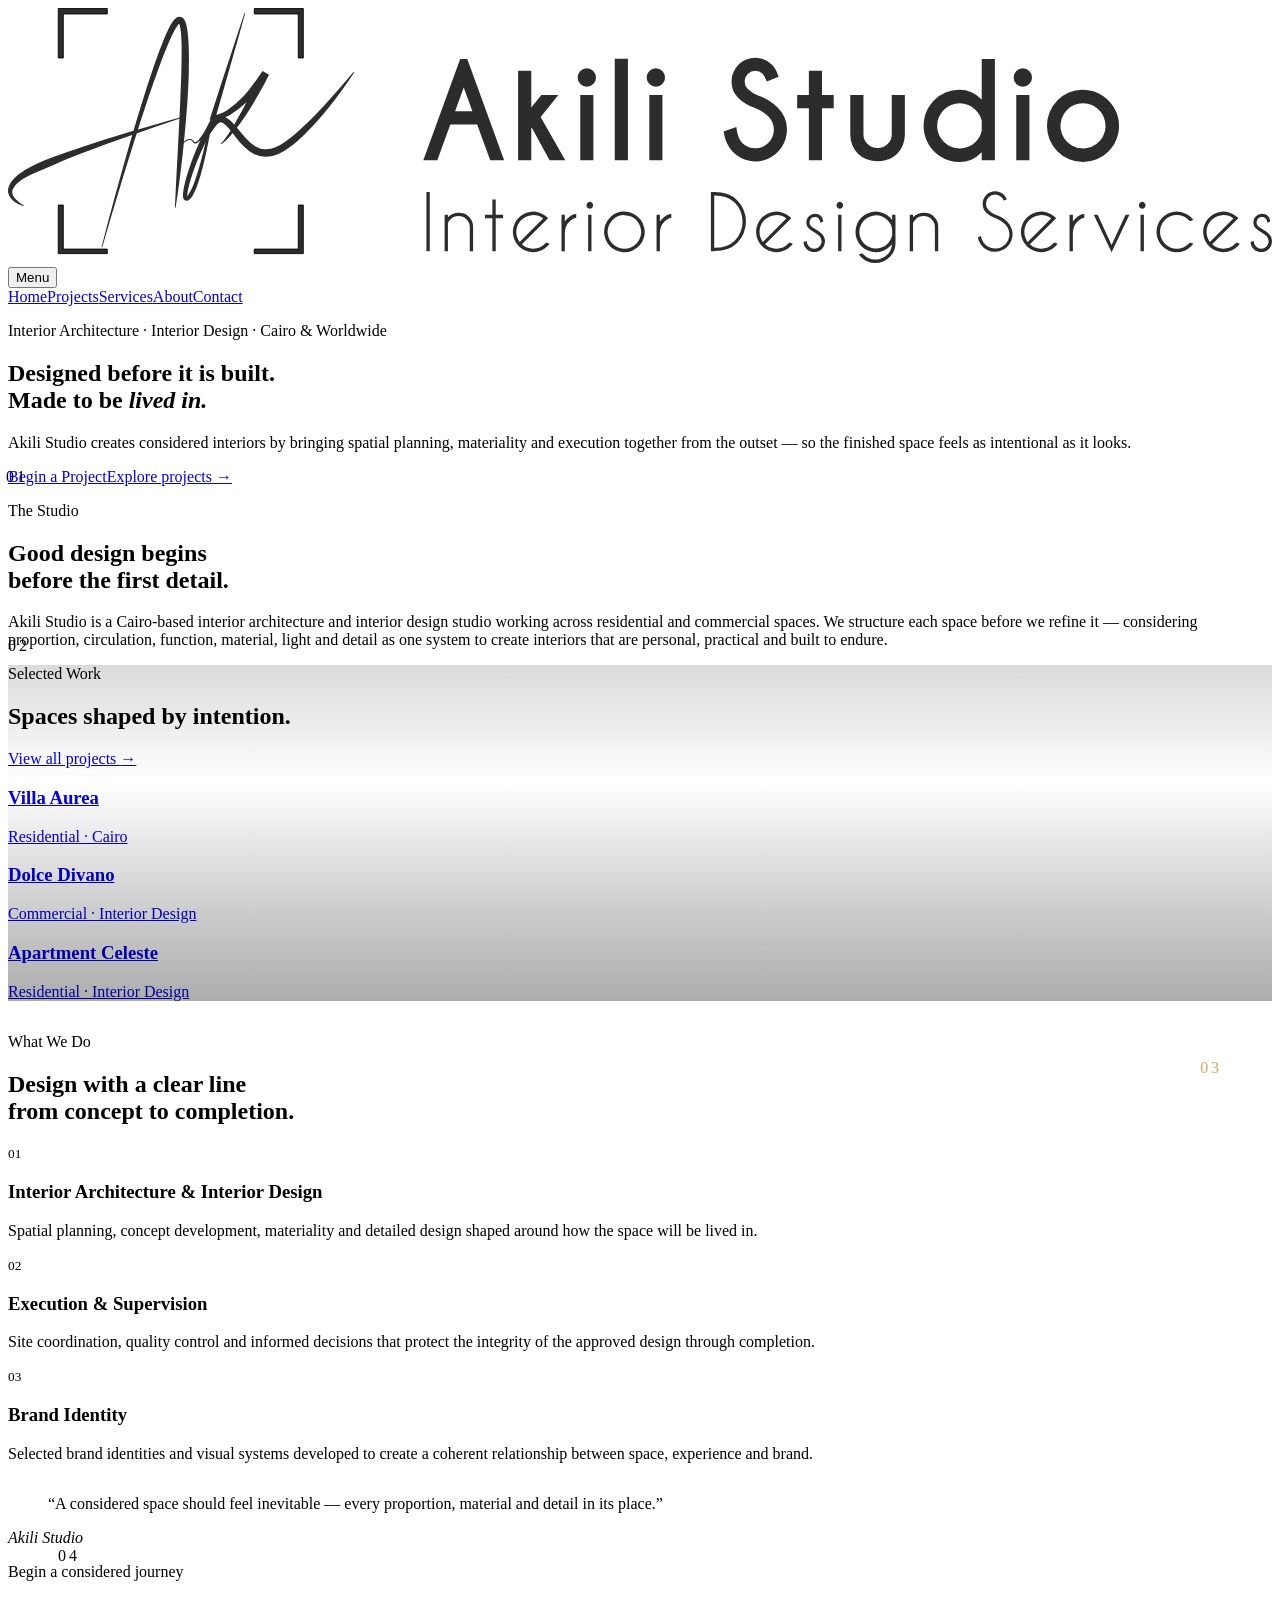
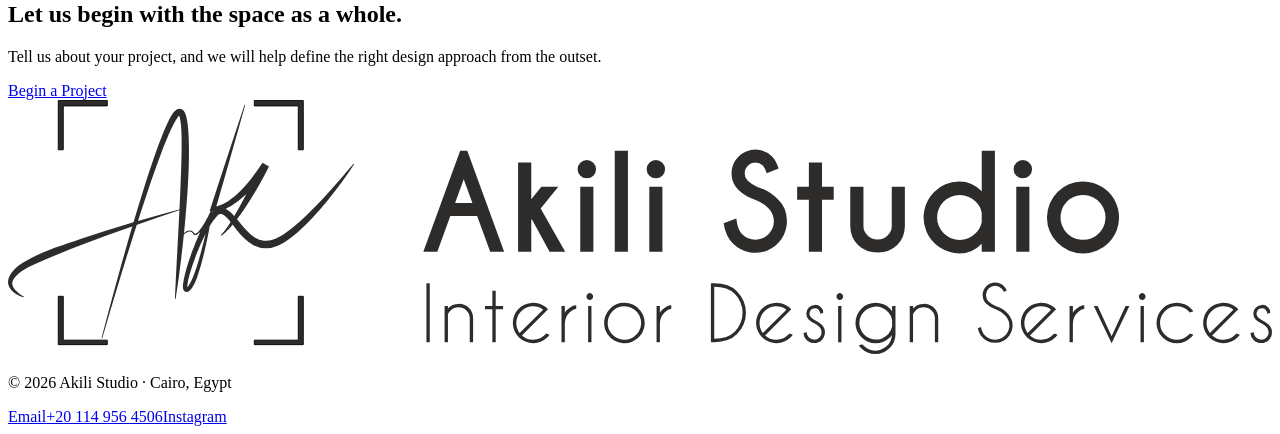
==== index.html @ ea06f453 "Transfer core site pages" ====
<!doctype html><html lang="en"><head><meta charset="utf-8"><meta name="viewport" content="width=device-width,initial-scale=1"><meta name="description" content="Akili Studio is a Cairo-based interior architecture and interior design studio creating personalised spaces through thoughtful planning, materiality and precise execution."><meta name="theme-color" content="#292724"><title>Akili Studio | Interior Architecture & Design</title><link rel="canonical" href="https://akilis.studio/"><link rel="preload" as="image" href="assets/hero-poster.jpg" fetchpriority="high"><meta property="og:type" content="website"><meta property="og:site_name" content="Akili Studio"><meta property="og:title" content="Akili Studio | Interior Architecture & Design"><meta property="og:description" content="Akili Studio is a Cairo-based interior architecture and interior design studio creating timeless, personalised spaces through thoughtful planning, materiality and precise execution."><meta property="og:url" content="https://akilis.studio/"><meta property="og:image" content="https://akilis.studio/assets/hero-poster.jpg"><meta name="twitter:card" content="summary_large_image"><meta name="twitter:title" content="Akili Studio | Interior Architecture & Design"><meta name="twitter:description" content="Akili Studio is a Cairo-based interior architecture and interior design studio creating timeless, personalised spaces through thoughtful planning, materiality and precise execution."><meta name="twitter:image" content="https://akilis.studio/assets/hero-poster.jpg"><link rel="preconnect" href="https://fonts.googleapis.com"><link rel="preconnect" href="https://fonts.gstatic.com" crossorigin><link rel="stylesheet" href="https://fonts.googleapis.com/css2?family=Montserrat:wght@400;500&display=swap"><link rel="stylesheet" href="https://fonts.cdnfonts.com/css/caviar-dreams"><link rel="icon" type="image/x-portable-pixmap" href="/assets/favicon.ppm"><link rel="icon" type="image/svg+xml" href="/assets/favicon.svg"><link rel="stylesheet" href="styles.css"><link rel="stylesheet" href="animations.css?v=9"><link rel="stylesheet" href="typography.css?v=8"><script type="application/ld+json">{"@context":"https://schema.org","@type":["ProfessionalService","Organization"],"@id":"https://akilis.studio/#organization","name":"Akili Studio","url":"https://akilis.studio/","logo":"https://akilis.studio/assets/akili-logo.svg","image":"https://akilis.studio/assets/hero-poster.jpg","description":"Cairo-based interior architecture and design studio creating timeless, personalised interiors through thoughtful planning, materiality and precise execution.","email":"akilis.studios@gmail.com","telephone":"+201149564506","address":{"@type":"PostalAddress","addressLocality":"Cairo","addressCountry":"EG"},"alternateName":"Akili Studio Interior Architecture & Design","contactPoint":{"@type":"ContactPoint","telephone":"+201149564506","email":"akilis.studios@gmail.com","contactType":"customer service","areaServed":"EG"},"areaServed":[{"@type":"City","name":"Cairo"},{"@type":"Country","name":"Egypt"},{"@type":"Place","name":"Middle East"}],"sameAs":["https://www.instagram.com/akili.studios/"],"knowsAbout":["Interior Architecture","Interior Design","Spatial Planning","Residential Interior Design","Commercial Interior Design","Materiality","Execution & Supervision","Interior Fit-Out","Brand Identity"],"serviceType":["Interior Architecture","Interior Design","Execution & Supervision","Brand Identity"]}</script></head><body><header class="site-header is-overlay"><div class="container nav"><a class="brand-logo" href="/" aria-label="Akili Studio home"><img src="assets/akili-logo.svg" alt="Akili Studio"></a><button class="menu-toggle" aria-expanded="false" aria-controls="primary-nav">Menu</button><nav id="primary-nav" class="nav-links"><a class="active" href="/">Home</a><a href="projects">Projects</a><a href="services">Services</a><a href="about">About</a><a href="contact">Contact</a></nav></div></header><main><section class="hero hero-home"><div class="container hero-content"><p class="eyebrow">Interior Architecture · Interior Design · Cairo & Worldwide</p><h1>Designed before it is built.<br>Made to be <em>lived in.</em></h1><p>Akili Studio creates considered interiors by bringing spatial planning, materiality and execution together from the outset — so the finished space feels as intentional as it looks.</p><div class="actions"><a class="button button-light" href="application.html">Begin a Project</a><a class="text-link light" href="projects">Explore projects <span>→</span></a></div></div></section><section class="intro-section"><div class="container split"><div><p class="eyebrow gold">The Studio</p><h2>Good design begins<br>before the first detail.</h2></div><p class="lead">Akili Studio is a Cairo-based interior architecture and interior design studio working across residential and commercial spaces. We structure each space before we refine it — considering proportion, circulation, function, material, light and detail as one system to create interiors that are personal, practical and built to endure.</p></div></section><section class="projects-section"><div class="container"><div class="section-head"><div><p class="eyebrow gold">Selected Work</p><h2>Spaces shaped by intention.</h2></div><a class="text-link" href="projects">View all projects <span>→</span></a></div><div class="project-grid"><a class="project-card featured" href="villa-aurea.html" data-alt="Villa Aurea interior" data-gallery='["assets/villa-aurea/hero-poster.webp","assets/villa-aurea/villa-aurea-02.webp","assets/villa-aurea/villa-aurea-03.webp","assets/villa-aurea/villa-aurea-04.webp","assets/villa-aurea/villa-aurea-05.webp","assets/villa-aurea/villa-aurea-06.webp"]'><div class="project-media"></div><div><h3>Villa Aurea</h3><p>Residential · Cairo</p></div></a><a class="project-card" href="dolce-divano.html" data-alt="Dolce Divano interior" data-gallery='["assets/dolce-divano/dolce-divano-01.webp","assets/dolce-divano/dolce-divano-02.webp","assets/dolce-divano/dolce-divano-03.webp","assets/dolce-divano/dolce-divano-04.webp","assets/dolce-divano/dolce-divano-05.webp","assets/dolce-divano/dolce-divano-06.webp","assets/dolce-divano/dolce-divano-07.webp","assets/dolce-divano/dolce-divano-08.webp","assets/dolce-divano/dolce-divano-09.webp","assets/dolce-divano/dolce-divano-10.webp"]'><div class="project-media"></div><div><h3>Dolce Divano</h3><p>Commercial · Interior Design</p></div></a><a class="project-card" href="apartment-celeste.html" data-alt="Apartment Celeste interior" data-gallery='["assets/apartment-celeste/Apartment-Celeste-01.webp","assets/apartment-celeste/Apartment-Celeste-02.webp","assets/apartment-celeste/Apartment-Celeste-03.webp","assets/apartment-celeste/Apartment-Celeste-04.webp"]'><div class="project-media"></div><div><h3>Apartment Celeste</h3><p>Residential · Interior Design</p></div></a></div></div></section><section class="services-band"><div class="container"><p class="eyebrow gold">What We Do</p><h2>Design with a clear line<br>from concept to completion.</h2><div class="service-grid"><article><small>01</small><h3>Interior Architecture &amp; Interior Design</h3><p>Spatial planning, concept development, materiality and detailed design shaped around how the space will be lived in.</p></article><article><small>02</small><h3>Execution &amp; Supervision</h3><p>Site coordination, quality control and informed decisions that protect the integrity of the approved design through completion.</p></article><article><small>03</small><h3>Brand Identity</h3><p>Selected brand identities and visual systems developed to create a coherent relationship between space, experience and brand.</p></article></div></div></section><section class="quote"><div class="container"><blockquote>“A considered space should feel inevitable — every proportion, material and detail in its place.”</blockquote><cite>Akili Studio</cite></div></section><section class="cta"><div class="container"><p class="eyebrow">Begin a considered journey</p><h2>Let us begin with the space as a whole.</h2><p>Tell us about your project, and we will help define the right design approach from the outset.</p><a class="button button-outline-light" href="application.html">Begin a Project</a></div></section></main><footer><div class="container footer-inner"><a class="brand-logo" href="/" aria-label="Akili Studio home"><img src="assets/akili-logo.svg" alt="Akili Studio"></a><p>© 2026 Akili Studio · Cairo, Egypt</p><div class="footer-contacts"><a href="mailto:akilis.studios@gmail.com">Email</a><a href="tel:+201149564506">+20 114 956 4506</a><a href="https://www.instagram.com/akili.studios/" aria-label="Akili Studio on Instagram" rel="me">Instagram</a></div></div></footer><script defer src="site.js?v=9"></script></body></html>
---- animations.css ----
/* AKILI MOTION SYSTEM V1 — Editorial Spatial Experience */
html{scroll-behavior:smooth}
body{background:var(--paper);overflow-x:hidden}
.hero-home{position:relative;overflow:hidden;background-position:center center;background-size:cover}
.hero-content{position:relative;z-index:2}
.hero-content .eyebrow,.hero-content h1,.hero-content>p:not(.eyebrow),.hero-content .actions{opacity:0;transform:translateY(28px)}
.hero-content .eyebrow{animation:akiliReveal .9s .25s cubic-bezier(.22,1,.36,1) forwards}
.hero-content h1{animation:akiliReveal 1.05s .36s cubic-bezier(.22,1,.36,1) forwards}
.hero-content>p:not(.eyebrow){animation:akiliReveal .95s .52s cubic-bezier(.22,1,.36,1) forwards}
.hero-content .actions{animation:akiliReveal .9s .66s cubic-bezier(.22,1,.36,1) forwards}
.intro-section .split{position:relative}
.intro-section .split:before{content:'01';position:absolute;left:-2px;top:-34px;color:var(--gold);font:400 9px/1 var(--font-secondary);letter-spacing:.18em}
.projects-section{position:relative}
.projects-section .section-head{position:relative}
.projects-section .section-head:before{content:'02';position:absolute;left:0;top:-28px;color:var(--gold);font:400 9px/1 var(--font-secondary);letter-spacing:.18em}
.project-card{border-radius:0;overflow:hidden}
.project-card:after{content:'';position:absolute;inset:0;z-index:4;pointer-events:none;border:1px solid rgba(255,255,255,.08);opacity:0;transition:opacity .7s ease}
.project-card:hover:after{opacity:1}
.project-card .project-media:after{content:'';position:absolute;inset:0;background:linear-gradient(180deg,rgba(0,0,0,.05),transparent 35%,rgba(0,0,0,.12));pointer-events:none}
.project-card .project-index{font-variant-numeric:tabular-nums}
.services-band{position:relative;overflow:hidden}
.services-band:before{content:'03';position:absolute;top:42px;right:max(28px,calc((100vw - 1180px)/2));color:#d3a65c;font:400 9px/1 var(--font-secondary);letter-spacing:.18em}
.service-grid article:hover{transform:translateY(-5px) scale(1.02)!important;box-shadow:0 22px 55px rgba(0,0,0,.22)!important}
.service-grid:hover article:not(:hover){opacity:.78}
.quote{position:relative}
.quote:before{content:'04';position:absolute;left:max(28px,calc((100vw - 1180px)/2));top:52px;color:var(--gold);font:400 9px/1 var(--font-secondary);letter-spacing:.18em}
.cta{position:relative;overflow:hidden}
.cta:after{content:'AKILI';position:absolute;right:-2vw;bottom:-.16em;font:500 clamp(100px,20vw,290px)/.7 var(--font);letter-spacing:-.06em;color:rgba(255,255,255,.055);pointer-events:none}
.cta .container{position:relative;z-index:1}
@keyframes akiliReveal{to{opacity:1;transform:none}}
@media(max-width:760px){.intro-section .split:before{top:-24px}.projects-section .section-head:before{top:-22px}.services-band:before{top:30px;right:18px}.quote:before{left:18px;top:36px}.cta:after{right:-10vw;bottom:-.06em;font-size:32vw}}
@media(prefers-reduced-motion:reduce){.hero-content .eyebrow,.hero-content h1,.hero-content>p:not(.eyebrow),.hero-content .actions{animation:none;opacity:1;transform:none}}
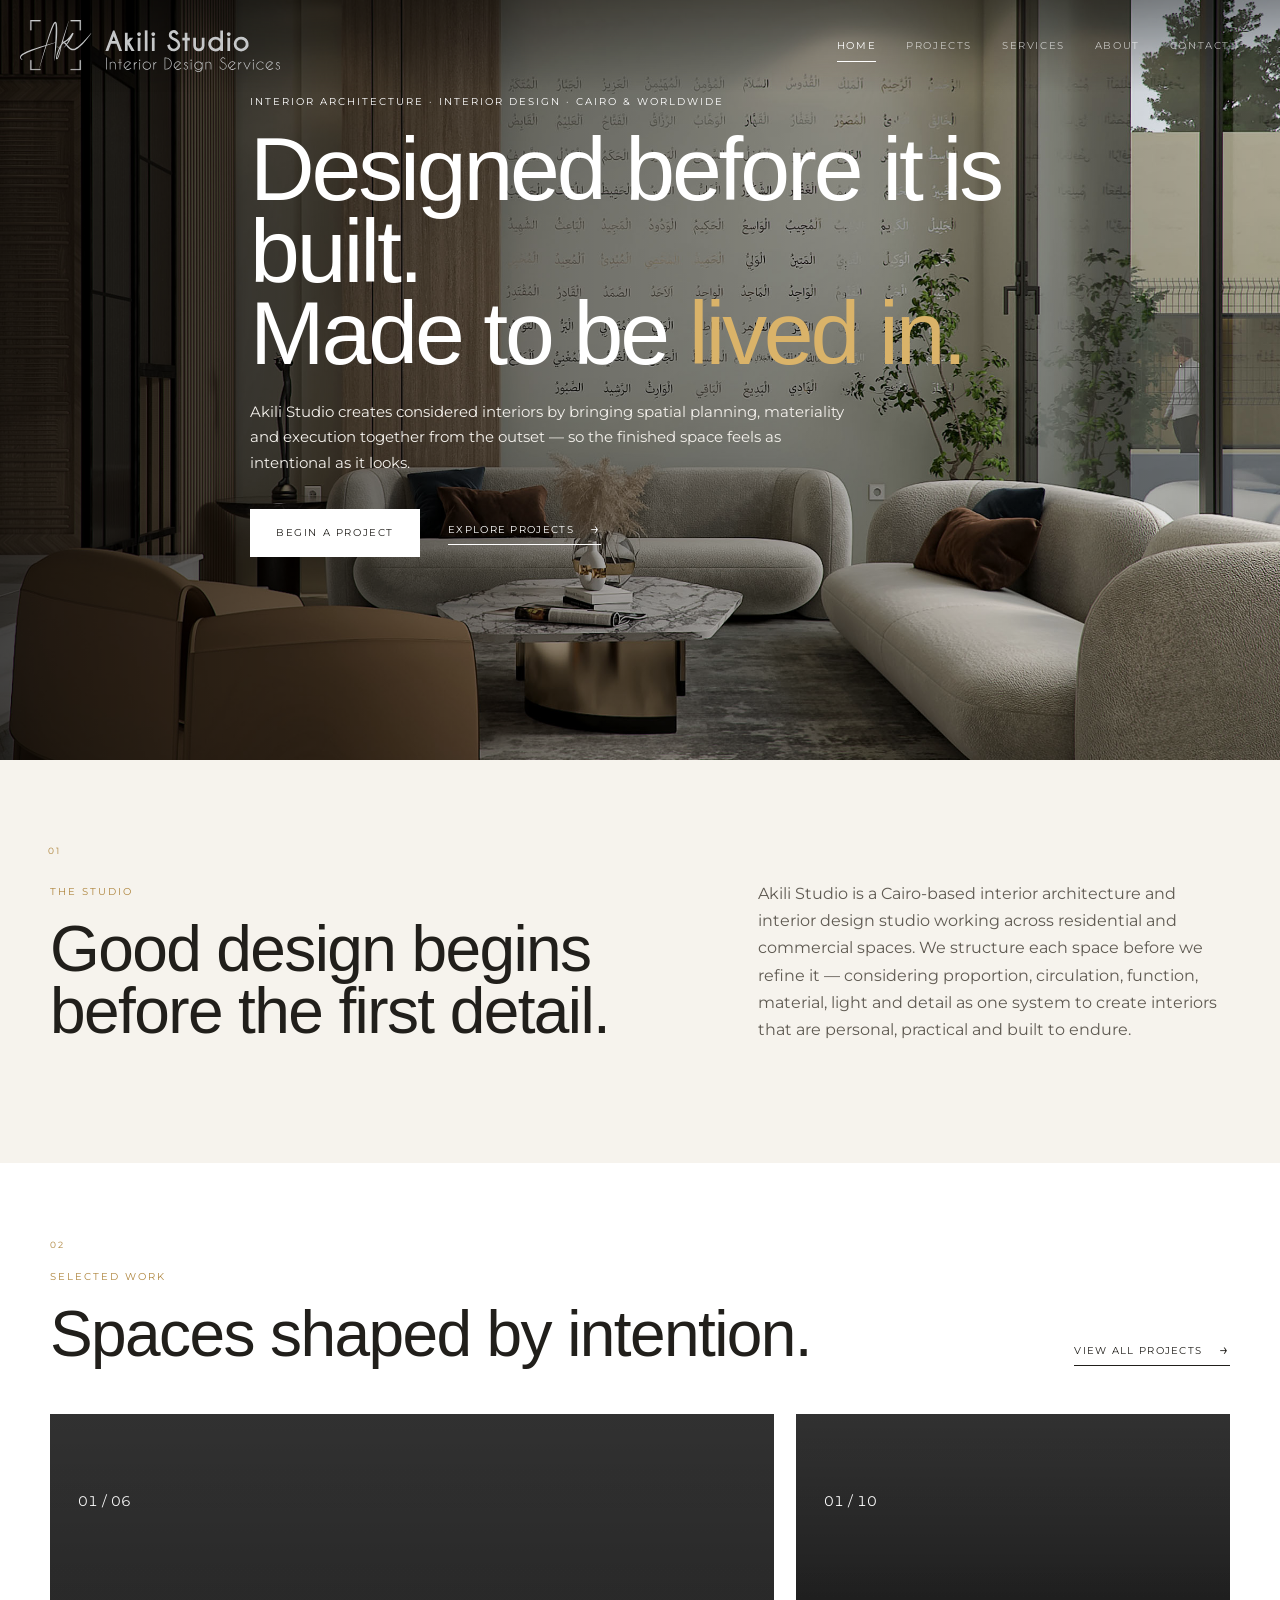
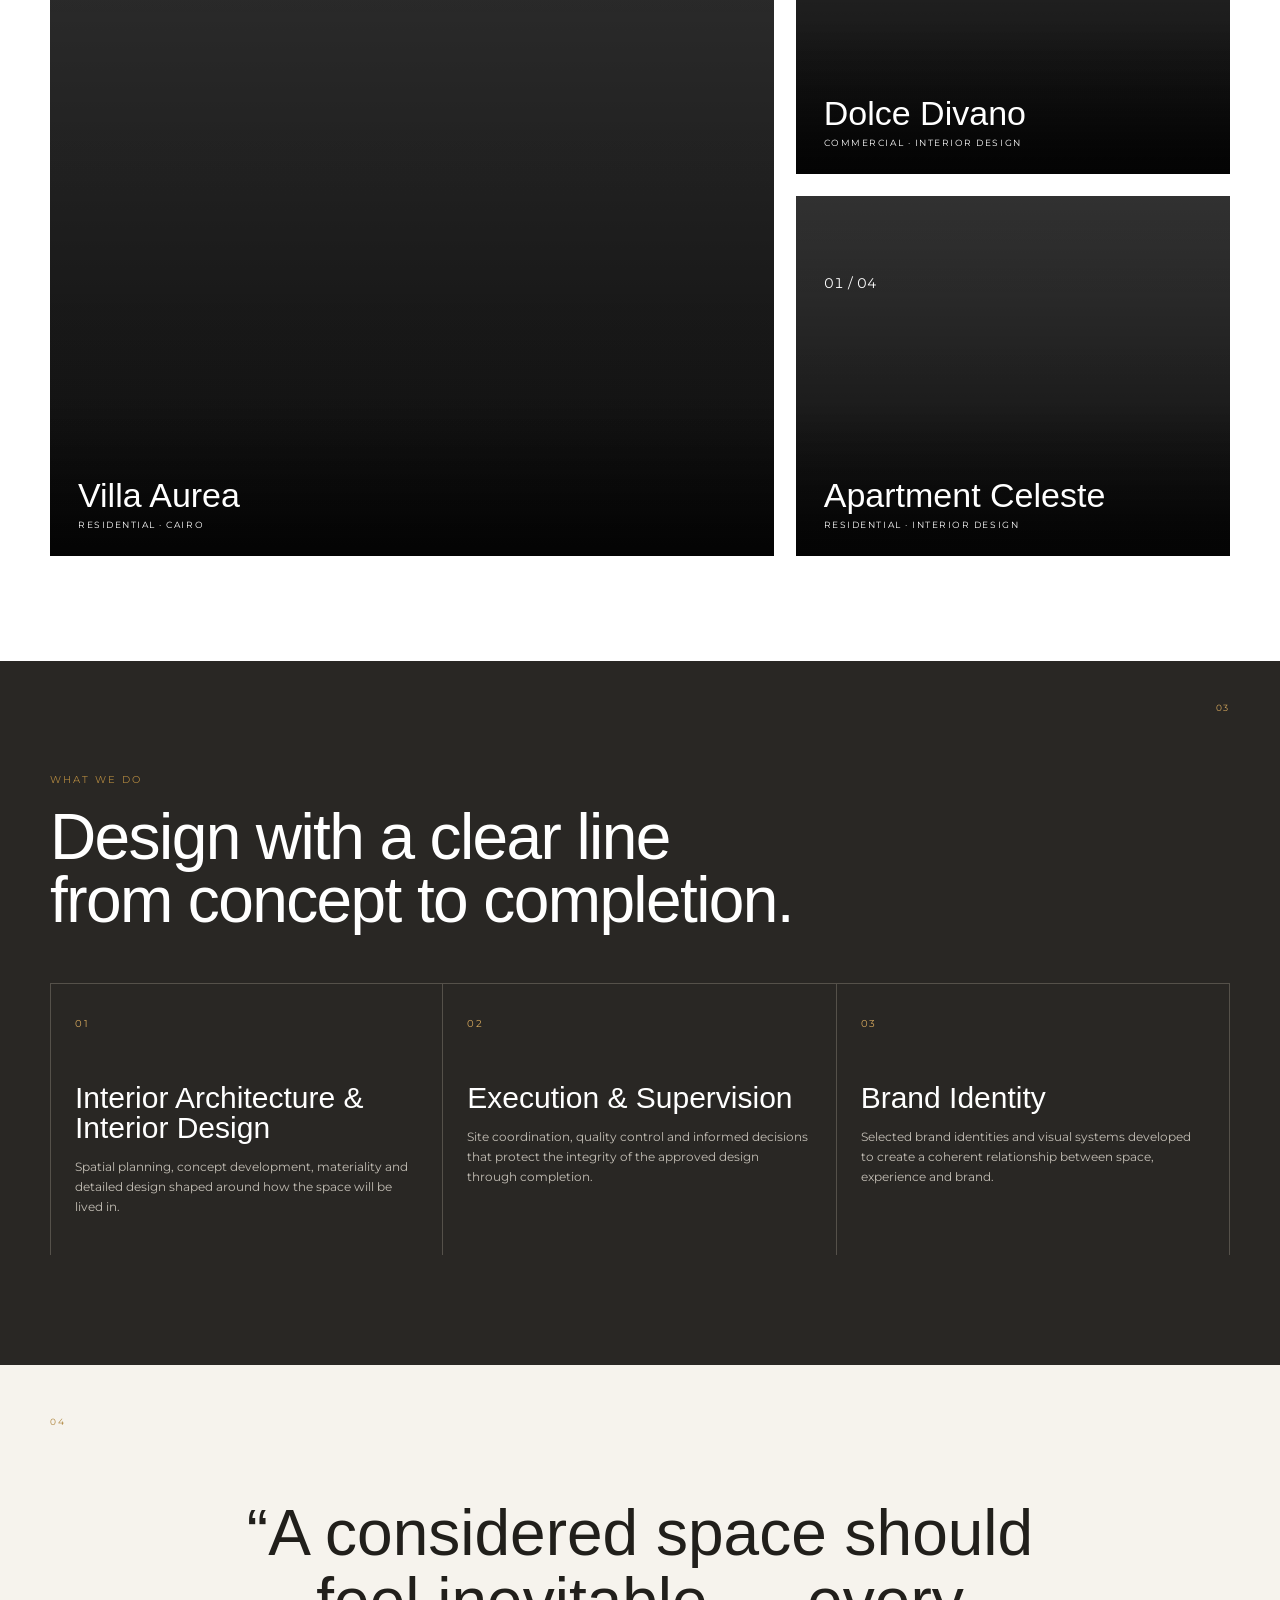
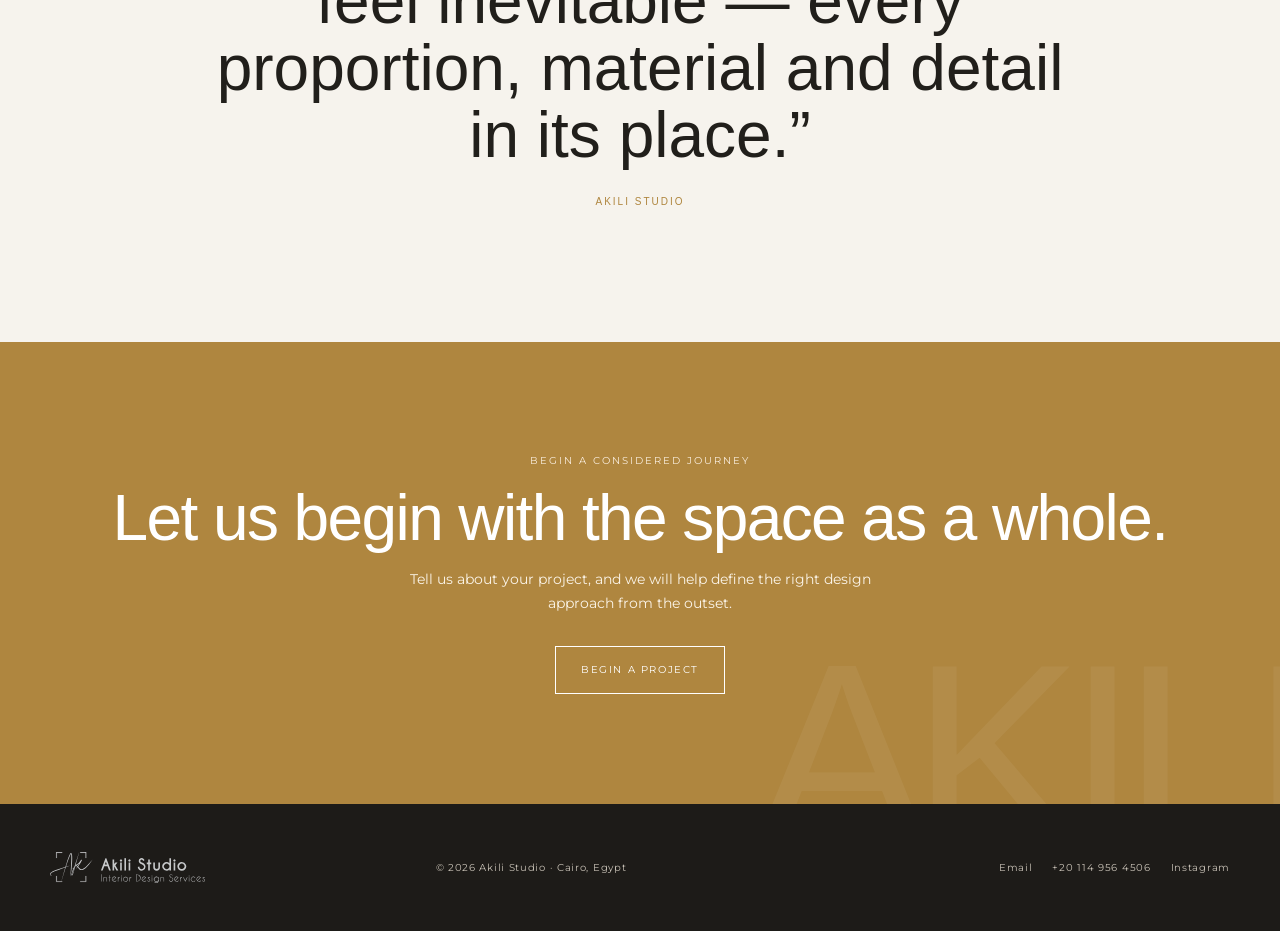
==== commit 5a19ee91: "Use source media for preview-only binary assets" ====
--- a/index.html
+++ b/index.html
@@ -1 +1 @@
-<!doctype html><html lang="en"><head><meta charset="utf-8"><meta name="viewport" content="width=device-width,initial-scale=1"><meta name="description" content="Akili Studio is a Cairo-based interior architecture and interior design studio creating personalised spaces through thoughtful planning, materiality and precise execution."><meta name="theme-color" content="#292724"><title>Akili Studio | Interior Architecture & Design</title><link rel="canonical" href="https://akilis.studio/"><link rel="preload" as="image" href="assets/hero-poster.jpg" fetchpriority="high"><meta property="og:type" content="website"><meta property="og:site_name" content="Akili Studio"><meta property="og:title" content="Akili Studio | Interior Architecture & Design"><meta property="og:description" content="Akili Studio is a Cairo-based interior architecture and interior design studio creating timeless, personalised spaces through thoughtful planning, materiality and precise execution."><meta property="og:url" content="https://akilis.studio/"><meta property="og:image" content="https://akilis.studio/assets/hero-poster.jpg"><meta name="twitter:card" content="summary_large_image"><meta name="twitter:title" content="Akili Studio | Interior Architecture & Design"><meta name="twitter:description" content="Akili Studio is a Cairo-based interior architecture and interior design studio creating timeless, personalised spaces through thoughtful planning, materiality and precise execution."><meta name="twitter:image" content="https://akilis.studio/assets/hero-poster.jpg"><link rel="preconnect" href="https://fonts.googleapis.com"><link rel="preconnect" href="https://fonts.gstatic.com" crossorigin><link rel="stylesheet" href="https://fonts.googleapis.com/css2?family=Montserrat:wght@400;500&display=swap"><link rel="stylesheet" href="https://fonts.cdnfonts.com/css/caviar-dreams"><link rel="icon" type="image/x-portable-pixmap" href="/assets/favicon.ppm"><link rel="icon" type="image/svg+xml" href="/assets/favicon.svg"><link rel="stylesheet" href="styles.css"><link rel="stylesheet" href="animations.css?v=9"><link rel="stylesheet" href="typography.css?v=8"><script type="application/ld+json">{"@context":"https://schema.org","@type":["ProfessionalService","Organization"],"@id":"https://akilis.studio/#organization","name":"Akili Studio","url":"https://akilis.studio/","logo":"https://akilis.studio/assets/akili-logo.svg","image":"https://akilis.studio/assets/hero-poster.jpg","description":"Cairo-based interior architecture and design studio creating timeless, personalised interiors through thoughtful planning, materiality and precise execution.","email":"akilis.studios@gmail.com","telephone":"+201149564506","address":{"@type":"PostalAddress","addressLocality":"Cairo","addressCountry":"EG"},"alternateName":"Akili Studio Interior Architecture & Design","contactPoint":{"@type":"ContactPoint","telephone":"+201149564506","email":"akilis.studios@gmail.com","contactType":"customer service","areaServed":"EG"},"areaServed":[{"@type":"City","name":"Cairo"},{"@type":"Country","name":"Egypt"},{"@type":"Place","name":"Middle East"}],"sameAs":["https://www.instagram.com/akili.studios/"],"knowsAbout":["Interior Architecture","Interior Design","Spatial Planning","Residential Interior Design","Commercial Interior Design","Materiality","Execution & Supervision","Interior Fit-Out","Brand Identity"],"serviceType":["Interior Architecture","Interior Design","Execution & Supervision","Brand Identity"]}</script></head><body><header class="site-header is-overlay"><div class="container nav"><a class="brand-logo" href="/" aria-label="Akili Studio home"><img src="assets/akili-logo.svg" alt="Akili Studio"></a><button class="menu-toggle" aria-expanded="false" aria-controls="primary-nav">Menu</button><nav id="primary-nav" class="nav-links"><a class="active" href="/">Home</a><a href="projects">Projects</a><a href="services">Services</a><a href="about">About</a><a href="contact">Contact</a></nav></div></header><main><section class="hero hero-home"><div class="container hero-content"><p class="eyebrow">Interior Architecture · Interior Design · Cairo & Worldwide</p><h1>Designed before it is built.<br>Made to be <em>lived in.</em></h1><p>Akili Studio creates considered interiors by bringing spatial planning, materiality and execution together from the outset — so the finished space feels as intentional as it looks.</p><div class="actions"><a class="button button-light" href="application.html">Begin a Project</a><a class="text-link light" href="projects">Explore projects <span>→</span></a></div></div></section><section class="intro-section"><div class="container split"><div><p class="eyebrow gold">The Studio</p><h2>Good design begins<br>before the first detail.</h2></div><p class="lead">Akili Studio is a Cairo-based interior architecture and interior design studio working across residential and commercial spaces. We structure each space before we refine it — considering proportion, circulation, function, material, light and detail as one system to create interiors that are personal, practical and built to endure.</p></div></section><section class="projects-section"><div class="container"><div class="section-head"><div><p class="eyebrow gold">Selected Work</p><h2>Spaces shaped by intention.</h2></div><a class="text-link" href="projects">View all projects <span>→</span></a></div><div class="project-grid"><a class="project-card featured" href="villa-aurea.html" data-alt="Villa Aurea interior" data-gallery='["assets/villa-aurea/hero-poster.webp","assets/villa-aurea/villa-aurea-02.webp","assets/villa-aurea/villa-aurea-03.webp","assets/villa-aurea/villa-aurea-04.webp","assets/villa-aurea/villa-aurea-05.webp","assets/villa-aurea/villa-aurea-06.webp"]'><div class="project-media"></div><div><h3>Villa Aurea</h3><p>Residential · Cairo</p></div></a><a class="project-card" href="dolce-divano.html" data-alt="Dolce Divano interior" data-gallery='["assets/dolce-divano/dolce-divano-01.webp","assets/dolce-divano/dolce-divano-02.webp","assets/dolce-divano/dolce-divano-03.webp","assets/dolce-divano/dolce-divano-04.webp","assets/dolce-divano/dolce-divano-05.webp","assets/dolce-divano/dolce-divano-06.webp","assets/dolce-divano/dolce-divano-07.webp","assets/dolce-divano/dolce-divano-08.webp","assets/dolce-divano/dolce-divano-09.webp","assets/dolce-divano/dolce-divano-10.webp"]'><div class="project-media"></div><div><h3>Dolce Divano</h3><p>Commercial · Interior Design</p></div></a><a class="project-card" href="apartment-celeste.html" data-alt="Apartment Celeste interior" data-gallery='["assets/apartment-celeste/Apartment-Celeste-01.webp","assets/apartment-celeste/Apartment-Celeste-02.webp","assets/apartment-celeste/Apartment-Celeste-03.webp","assets/apartment-celeste/Apartment-Celeste-04.webp"]'><div class="project-media"></div><div><h3>Apartment Celeste</h3><p>Residential · Interior Design</p></div></a></div></div></section><section class="services-band"><div class="container"><p class="eyebrow gold">What We Do</p><h2>Design with a clear line<br>from concept to completion.</h2><div class="service-grid"><article><small>01</small><h3>Interior Architecture &amp; Interior Design</h3><p>Spatial planning, concept development, materiality and detailed design shaped around how the space will be lived in.</p></article><article><small>02</small><h3>Execution &amp; Supervision</h3><p>Site coordination, quality control and informed decisions that protect the integrity of the approved design through completion.</p></article><article><small>03</small><h3>Brand Identity</h3><p>Selected brand identities and visual systems developed to create a coherent relationship between space, experience and brand.</p></article></div></div></section><section class="quote"><div class="container"><blockquote>“A considered space should feel inevitable — every proportion, material and detail in its place.”</blockquote><cite>Akili Studio</cite></div></section><section class="cta"><div class="container"><p class="eyebrow">Begin a considered journey</p><h2>Let us begin with the space as a whole.</h2><p>Tell us about your project, and we will help define the right design approach from the outset.</p><a class="button button-outline-light" href="application.html">Begin a Project</a></div></section></main><footer><div class="container footer-inner"><a class="brand-logo" href="/" aria-label="Akili Studio home"><img src="assets/akili-logo.svg" alt="Akili Studio"></a><p>© 2026 Akili Studio · Cairo, Egypt</p><div class="footer-contacts"><a href="mailto:akilis.studios@gmail.com">Email</a><a href="tel:+201149564506">+20 114 956 4506</a><a href="https://www.instagram.com/akili.studios/" aria-label="Akili Studio on Instagram" rel="me">Instagram</a></div></div></footer><script defer src="site.js?v=9"></script></body></html>+<!doctype html><html lang="en"><head><meta charset="utf-8"><meta name="viewport" content="width=device-width,initial-scale=1"><meta name="description" content="Akili Studio is a Cairo-based interior architecture and interior design studio creating personalised spaces through thoughtful planning, materiality and precise execution."><meta name="theme-color" content="#292724"><title>Akili Studio | Interior Architecture & Design</title><link rel="canonical" href="https://akilis.studio/"><link rel="preload" as="image" href="assets/hero-poster.jpg" fetchpriority="high"><meta property="og:type" content="website"><meta property="og:site_name" content="Akili Studio"><meta property="og:title" content="Akili Studio | Interior Architecture & Design"><meta property="og:description" content="Akili Studio is a Cairo-based interior architecture and interior design studio creating timeless, personalised spaces through thoughtful planning, materiality and precise execution."><meta property="og:url" content="https://akilis.studio/"><meta property="og:image" content="https://akilis.studio/assets/hero-poster.jpg"><meta name="twitter:card" content="summary_large_image"><meta name="twitter:title" content="Akili Studio | Interior Architecture & Design"><meta name="twitter:description" content="Akili Studio is a Cairo-based interior architecture and interior design studio creating timeless, personalised spaces through thoughtful planning, materiality and precise execution."><meta name="twitter:image" content="https://akilis.studio/assets/hero-poster.jpg"><link rel="preconnect" href="https://fonts.googleapis.com"><link rel="preconnect" href="https://fonts.gstatic.com" crossorigin><link rel="stylesheet" href="https://fonts.googleapis.com/css2?family=Montserrat:wght@400;500&display=swap"><link rel="stylesheet" href="https://fonts.cdnfonts.com/css/caviar-dreams"><link rel="icon" type="image/x-portable-pixmap" href="/assets/favicon.ppm"><link rel="icon" type="image/svg+xml" href="/assets/favicon.svg"><link rel="stylesheet" href="styles.css"><link rel="stylesheet" href="animations.css?v=9"><link rel="stylesheet" href="typography.css?v=8"><script type="application/ld+json">{"@context":"https://schema.org","@type":["ProfessionalService","Organization"],"@id":"https://akilis.studio/#organization","name":"Akili Studio","url":"https://akilis.studio/","logo":"https://akilis.studio/assets/akili-logo.svg","image":"https://akilis.studio/assets/hero-poster.jpg","description":"Cairo-based interior architecture and design studio creating timeless, personalised interiors through thoughtful planning, materiality and precise execution.","email":"akilis.studios@gmail.com","telephone":"+201149564506","address":{"@type":"PostalAddress","addressLocality":"Cairo","addressCountry":"EG"},"alternateName":"Akili Studio Interior Architecture & Design","contactPoint":{"@type":"ContactPoint","telephone":"+201149564506","email":"akilis.studios@gmail.com","contactType":"customer service","areaServed":"EG"},"areaServed":[{"@type":"City","name":"Cairo"},{"@type":"Country","name":"Egypt"},{"@type":"Place","name":"Middle East"}],"sameAs":["https://www.instagram.com/akili.studios/"],"knowsAbout":["Interior Architecture","Interior Design","Spatial Planning","Residential Interior Design","Commercial Interior Design","Materiality","Execution & Supervision","Interior Fit-Out","Brand Identity"],"serviceType":["Interior Architecture","Interior Design","Execution & Supervision","Brand Identity"]}</script></head><body><header class="site-header is-overlay"><div class="container nav"><a class="brand-logo" href="/" aria-label="Akili Studio home"><img src="assets/akili-logo.svg" alt="Akili Studio"></a><button class="menu-toggle" aria-expanded="false" aria-controls="primary-nav">Menu</button><nav id="primary-nav" class="nav-links"><a class="active" href="/">Home</a><a href="projects">Projects</a><a href="services">Services</a><a href="about">About</a><a href="contact">Contact</a></nav></div></header><main><section class="hero hero-home"><div class="container hero-content"><p class="eyebrow">Interior Architecture · Interior Design · Cairo & Worldwide</p><h1>Designed before it is built.<br>Made to be <em>lived in.</em></h1><p>Akili Studio creates considered interiors by bringing spatial planning, materiality and execution together from the outset — so the finished space feels as intentional as it looks.</p><div class="actions"><a class="button button-light" href="application.html">Begin a Project</a><a class="text-link light" href="projects">Explore projects <span>→</span></a></div></div></section><section class="intro-section"><div class="container split"><div><p class="eyebrow gold">The Studio</p><h2>Good design begins<br>before the first detail.</h2></div><p class="lead">Akili Studio is a Cairo-based interior architecture and interior design studio working across residential and commercial spaces. We structure each space before we refine it — considering proportion, circulation, function, material, light and detail as one system to create interiors that are personal, practical and built to endure.</p></div></section><section class="projects-section"><div class="container"><div class="section-head"><div><p class="eyebrow gold">Selected Work</p><h2>Spaces shaped by intention.</h2></div><a class="text-link" href="projects">View all projects <span>→</span></a></div><div class="project-grid"><a class="project-card featured" href="villa-aurea.html" data-alt="Villa Aurea interior" data-gallery='["assets/villa-aurea/hero-poster.webp","assets/villa-aurea/villa-aurea-02.webp","assets/villa-aurea/villa-aurea-03.webp","assets/villa-aurea/villa-aurea-04.webp","assets/villa-aurea/villa-aurea-05.webp","assets/villa-aurea/villa-aurea-06.webp"]'><div class="project-media"></div><div><h3>Villa Aurea</h3><p>Residential · Cairo</p></div></a><a class="project-card" href="dolce-divano.html" data-alt="Dolce Divano interior" data-gallery='["https://raw.githubusercontent.com/khalidakili96-ops/akili-studio.github.io/akili-motion-v2/assets/dolce-divano/dolce-divano-01.webp","https://raw.githubusercontent.com/khalidakili96-ops/akili-studio.github.io/akili-motion-v2/assets/dolce-divano/dolce-divano-02.webp","assets/dolce-divano/dolce-divano-03.webp","assets/dolce-divano/dolce-divano-04.webp","assets/dolce-divano/dolce-divano-05.webp","assets/dolce-divano/dolce-divano-06.webp","assets/dolce-divano/dolce-divano-07.webp","assets/dolce-divano/dolce-divano-08.webp","assets/dolce-divano/dolce-divano-09.webp","assets/dolce-divano/dolce-divano-10.webp"]'><div class="project-media"></div><div><h3>Dolce Divano</h3><p>Commercial · Interior Design</p></div></a><a class="project-card" href="apartment-celeste.html" data-alt="Apartment Celeste interior" data-gallery='["assets/apartment-celeste/Apartment-Celeste-01.webp","assets/apartment-celeste/Apartment-Celeste-02.webp","assets/apartment-celeste/Apartment-Celeste-03.webp","assets/apartment-celeste/Apartment-Celeste-04.webp"]'><div class="project-media"></div><div><h3>Apartment Celeste</h3><p>Residential · Interior Design</p></div></a></div></div></section><section class="services-band"><div class="container"><p class="eyebrow gold">What We Do</p><h2>Design with a clear line<br>from concept to completion.</h2><div class="service-grid"><article><small>01</small><h3>Interior Architecture &amp; Interior Design</h3><p>Spatial planning, concept development, materiality and detailed design shaped around how the space will be lived in.</p></article><article><small>02</small><h3>Execution &amp; Supervision</h3><p>Site coordination, quality control and informed decisions that protect the integrity of the approved design through completion.</p></article><article><small>03</small><h3>Brand Identity</h3><p>Selected brand identities and visual systems developed to create a coherent relationship between space, experience and brand.</p></article></div></div></section><section class="quote"><div class="container"><blockquote>“A considered space should feel inevitable — every proportion, material and detail in its place.”</blockquote><cite>Akili Studio</cite></div></section><section class="cta"><div class="container"><p class="eyebrow">Begin a considered journey</p><h2>Let us begin with the space as a whole.</h2><p>Tell us about your project, and we will help define the right design approach from the outset.</p><a class="button button-outline-light" href="application.html">Begin a Project</a></div></section></main><footer><div class="container footer-inner"><a class="brand-logo" href="/" aria-label="Akili Studio home"><img src="assets/akili-logo.svg" alt="Akili Studio"></a><p>© 2026 Akili Studio · Cairo, Egypt</p><div class="footer-contacts"><a href="mailto:akilis.studios@gmail.com">Email</a><a href="tel:+201149564506">+20 114 956 4506</a><a href="https://www.instagram.com/akili.studios/" aria-label="Akili Studio on Instagram" rel="me">Instagram</a></div></div></footer><script defer src="site.js?v=9"></script></body></html>
--- a/styles.css
+++ b/styles.css
@@ -0,0 +1,15 @@
+:root{--ink:#211f1b;--charcoal:#292724;--paper:#f6f3ed;--gold:#af863f;--muted:#726e66;--line:#d9d3c9;--font:'Caviar Dreams',Arial,sans-serif;--font-secondary:'Montserrat',Arial,sans-serif}*{box-sizing:border-box}html{scroll-behavior:smooth}body{margin:0;background:var(--paper);color:var(--ink);font:400 14px/1.7 var(--font-secondary);opacity:0;animation:pageIn .8s ease forwards}a{color:inherit;text-decoration:none}.container{width:min(1180px,calc(100% - 56px));margin:auto}.site-header{height:92px;background:var(--paper);display:flex;align-items:center}.site-header.is-overlay{position:absolute;z-index:3;inset:0 0 auto;background:linear-gradient(#0006,transparent);color:#fff}.nav{display:flex;align-items:center;justify-content:space-between}.brand-logo{display:block;width:260px;height:auto;line-height:0;transition:opacity .4s ease,transform .5s cubic-bezier(.22,1,.36,1)}.site-header .brand-logo{margin-left:calc((min(1180px,calc(100vw - 56px)) - 100vw) / 2 + 20px)}.brand-logo img{display:block;width:100%;height:auto}.is-overlay .brand-logo img,footer .brand-logo img{filter:invert(1);opacity:.94}.brand-logo:hover{opacity:.76;transform:translateY(-1px)}.nav-links{display:flex;gap:30px;align-items:center;font-size:10px;font-weight:400;letter-spacing:.16em;text-transform:uppercase}.nav-links a{opacity:.65;position:relative;transition:opacity .35s ease}.nav-links a:after{content:'';position:absolute;left:0;right:100%;bottom:-8px;height:1px;background:currentColor;transition:right .45s cubic-bezier(.22,1,.36,1)}.nav-links a:hover,.nav-links a.active{opacity:1}.nav-links a:hover:after,.nav-links a.active:after{right:0}.menu-toggle{display:none}.hero{height:760px;min-height:760px;display:flex;align-items:end;color:#fff;background-position:center;background-size:cover}.hero-home{background-image:linear-gradient(90deg,#000b 0%,#0005 45%,#0001 100%),url('assets/hero-poster.jpg')}.hero-content{padding:0 0 110px;max-width:780px}.eyebrow{margin:0 0 18px;font:400 10px/1.7 var(--font-secondary);letter-spacing:.2em;text-transform:uppercase}.gold{color:var(--gold)}h1,h2,h3{font-weight:500}h1{margin:0 0 24px;font:500 clamp(54px,7vw,96px)/.92 var(--font);letter-spacing:-.035em}h1 em{font-style:normal;color:#dab369}h2{margin:0;font:500 clamp(42px,5vw,66px)/.98 var(--font);letter-spacing:-.025em}h3{font:500 30px/1 var(--font)}.hero-content>p:not(.eyebrow){max-width:610px;margin:0 0 34px;font:400 15px/1.7 var(--font-secondary);color:#f4f1ec}.actions{display:flex;align-items:center;gap:28px}.button{display:inline-flex;justify-content:center;align-items:center;min-height:48px;padding:0 25px;border:1px solid var(--ink);font:400 10px/1 var(--font-secondary);letter-spacing:.16em;text-transform:uppercase;transition:transform .5s cubic-bezier(.22,1,.36,1),background .4s ease,color .4s ease,border-color .4s ease}.button:hover{transform:translateY(-2px)}.button-light{color:var(--ink);background:#fff;border-color:#fff}.button-outline-light{color:#fff;border-color:#fff}.text-link{font:400 10px/1 var(--font-secondary);letter-spacing:.13em;text-transform:uppercase;border-bottom:1px solid currentColor;padding-bottom:7px;transition:opacity .35s ease}.text-link:hover{opacity:.62}.text-link span{padding-left:12px;font-size:16px;vertical-align:-1px}.light{color:#fff}.intro-section{padding:120px 0}.split{display:grid;grid-template-columns:1.15fr .85fr;gap:70px;align-items:end}.lead{margin:0;color:#5f5a52;font:400 16px/1.7 var(--font-secondary)}.projects-section{padding:105px 0;background:#fff}.section-head{display:flex;justify-content:space-between;align-items:end;margin-bottom:48px}.project-grid{display:grid;grid-template-columns:1.25fr .75fr;gap:22px}.project-card{position:relative;overflow:hidden;height:360px;color:#fff;background:#333}.project-card.featured{grid-row:span 2;height:742px}.project-card img{height:100%;width:100%;object-fit:cover;display:block;transition:transform 1.1s cubic-bezier(.22,1,.36,1),filter .8s ease}.project-card:hover img{transform:scale(1.025);filter:saturate(.94)}.project-card>div{position:absolute;inset:auto 0 0;padding:76px 28px 24px;background:linear-gradient(transparent,#000b)}.project-card h3{margin:0 0 5px;font-size:34px}.project-card p{margin:0;font:400 9px/1.7 var(--font-secondary);letter-spacing:.17em;text-transform:uppercase}.services-band{padding:110px 0;background:var(--charcoal);color:#fff}.services-band h2{margin-bottom:52px}.service-grid{display:grid;grid-template-columns:repeat(3,1fr);border-top:1px solid #55514a}.service-grid article{min-height:240px;padding:27px 24px;border-right:1px solid #55514a;transition:background .6s ease,transform .6s cubic-bezier(.22,1,.36,1)}.service-grid article:first-child{border-left:1px solid #55514a}.service-grid article:hover{background:#302e2a;transform:translateY(-4px)}.service-grid small{color:#d3a65c;font:400 10px/1.7 var(--font-secondary);letter-spacing:.15em}.service-grid h3{margin:48px 0 14px}.service-grid p{color:#c3beb5;font:400 12px/1.65 var(--font-secondary)}.quote{padding:135px 0;text-align:center}.quote blockquote{max-width:900px;margin:0 auto;font:500 clamp(37px,5vw,65px)/1.05 var(--font)}cite{display:block;margin-top:28px;color:var(--gold);font:500 10px/1 var(--font);letter-spacing:.2em;text-transform:uppercase;font-style:normal}.cta{padding:110px 0;background:var(--gold);color:#fff;text-align:center}.cta h2{margin-bottom:18px}.cta>div>p:not(.eyebrow){max-width:530px;margin:0 auto 30px;font:400 14px/1.7 var(--font-secondary);color:#fbf4e8}.cta .eyebrow{color:#f8ecdc}footer{padding:48px 0;background:#1d1b18;color:#c7c0b5;font:400 10px/1.7 var(--font-secondary);letter-spacing:.07em}footer .footer-inner{display:grid;grid-template-columns:1.2fr 1fr 1.6fr;align-items:center;gap:35px}footer .brand-logo{width:155px}footer p{margin:0}footer .footer-contacts{display:flex;justify-content:flex-end;gap:20px;flex-wrap:wrap}footer a{transition:color .35s ease,opacity .35s ease}footer a:hover{color:#fff}.page-hero{height:760px;min-height:760px;display:flex;align-items:end;color:#fff;background:linear-gradient(#0003,#0009),url('assets/hero-poster.jpg') center/cover}.page-hero .container{padding-bottom:76px}.page-hero h1{font-size:clamp(54px,7vw,84px)}.page-hero p{max-width:540px;margin:20px 0 0}.page-section{padding:110px 0}.page-section.white{background:#fff}.project-list{display:grid;grid-template-columns:repeat(2,1fr);gap:28px}.case-card{display:block}.case-card img{display:block;width:100%;height:420px;object-fit:cover;transition:transform 1s cubic-bezier(.22,1,.36,1)}.case-card:hover img{transform:scale(1.012)}.case-card h2{font-size:41px;margin:20px 0 7px}.case-card p,.service-copy p{color:var(--muted);font-family:var(--font-secondary)}.case-card small,.service-copy small{font:400 10px/1.7 var(--font-secondary);letter-spacing:.15em;text-transform:uppercase;color:var(--gold)}.service-list{display:grid;grid-template-columns:repeat(2,1fr);gap:1px;background:var(--line);border:1px solid var(--line)}.service-copy{padding:48px;background:var(--paper);min-height:280px;transition:background .5s ease,transform .5s cubic-bezier(.22,1,.36,1)}.service-copy:hover{background:#fff;transform:translateY(-3px)}.about-image{width:100%;height:600px;object-fit:cover}.contact-grid{display:grid;grid-template-columns:1fr 1fr;gap:100px}.contact-grid h2{margin-bottom:22px}.contact-grid p{color:var(--muted);max-width:470px}.contact-options{display:grid;gap:18px;margin-top:35px}.contact-options a{padding:19px 0;border-bottom:1px solid var(--line);font:400 13px/1.7 var(--font-secondary);transition:padding-left .4s ease,color .35s ease}.contact-options a:hover{padding-left:8px;color:var(--gold)}.contact-options span{float:right;color:var(--gold)}.contact-note{padding:35px;background:#e9e2d6}.contact-note p{margin:0 0 12px}.contact-note p:last-child{margin:0}.project-detail-hero{min-height:680px;display:flex;align-items:end;color:#fff;background-position:center;background-size:cover}.project-detail-hero .container{padding-bottom:85px}.project-detail-hero h1{max-width:900px}.project-meta{display:flex;gap:40px;flex-wrap:wrap;margin-top:30px;font:400 9px/1.7 var(--font-secondary);letter-spacing:.16em;text-transform:uppercase}.project-story{display:grid;grid-template-columns:.75fr 1.25fr;gap:100px;align-items:start}.project-story .lead{font-size:18px}.project-gallery{display:grid;grid-template-columns:1fr 1fr;gap:22px}.project-gallery img{width:100%;display:block;aspect-ratio:4/3;object-fit:cover}.project-gallery img:first-child{grid-column:1/-1;aspect-ratio:16/8}.project-closing{text-align:center;max-width:850px;margin:0 auto}.reveal{opacity:0;transform:translateY(24px);transition:opacity .9s ease,transform 1s cubic-bezier(.22,1,.36,1)}.reveal.is-visible{opacity:1;transform:none}@keyframes pageIn{to{opacity:1}}@media(prefers-reduced-motion:reduce){html{scroll-behavior:auto}*,*:before,*:after{animation-duration:.01ms!important;animation-iteration-count:1!important;transition-duration:.01ms!important}}@media(max-width:760px){.container{width:min(100% - 36px,1180px)}.site-header{height:76px}.brand-logo{width:190px}.site-header .brand-logo{margin-left:calc((100vw - 36px - 100vw) / 2)}.site-header .brand-logo img{width:190px!important;height:auto!important;display:block!important}.menu-toggle{display:block;border:0;background:none;color:inherit;font:400 10px/1 var(--font-secondary);letter-spacing:.16em;text-transform:uppercase}.nav-links{display:none;position:absolute;top:76px;left:0;right:0;padding:25px 18px;background:var(--charcoal);color:#fff;flex-direction:column;align-items:flex-start;gap:18px}.nav-links.open{display:flex}.hero{min-height:690px}.hero-content{padding-bottom:72px}.hero-content>p:not(.eyebrow){font-size:13px}.actions{gap:20px;align-items:flex-start;flex-direction:column}.intro-section,.page-section{padding:76px 0}.split,.contact-grid,.project-story{grid-template-columns:1fr;gap:32px}.section-head{align-items:flex-start;gap:25px;flex-direction:column;margin-bottom:32px}.project-grid,.service-grid,.project-list,.service-list,.project-gallery{grid-template-columns:1fr}.project-card,.project-card.featured{height:390px;grid-row:auto}.service-grid article{min-height:auto;border-left:1px solid #55514a}.quote{padding:88px 0}.page-hero{min-height:690px}.project-detail-hero{min-height:590px}.project-detail-hero .container{padding-bottom:68px}.case-card img{height:330px}.about-image{height:430px}.project-gallery img:first-child{aspect-ratio:4/3}footer .footer-inner{grid-template-columns:1fr;align-items:flex-start;gap:24px}footer .footer-contacts{justify-content:flex-start;gap:15px}}
+
+/* Project navigation */
+.project-next-links{display:flex;flex-wrap:wrap;gap:18px;align-items:center;margin-top:22px}
+.project-next-links a{font:500 9px/1.2 var(--font-secondary,Montserrat,sans-serif);letter-spacing:.14em;text-transform:uppercase;color:inherit;text-decoration:none;border-bottom:1px solid currentColor;padding-bottom:7px;opacity:.82;transition:opacity .25s ease}
+.project-next-links a:hover{opacity:1}
+
+
+/* Media performance — reserve stable geometry and avoid decoding every image at once. */
+.project-card .project-media{position:absolute;inset:0;overflow:hidden;contain:paint}
+.project-card .project-media img{position:absolute;inset:0;width:100%;height:100%;object-fit:cover;display:block}
+.case-card img,.project-gallery img,.villa-gallery img,.about6-hero-media img,.about6-close img{content-visibility:auto}
+
+/* Portfolio placeholders — used only where final project photography has not yet been supplied. */
+.case-card-placeholder{width:100%;aspect-ratio:16/10;background:#e9e6df;display:flex;align-items:center;justify-content:center;font-size:10px;letter-spacing:.14em;text-transform:uppercase;color:rgba(45,44,42,.48)}
--- a/typography.css
+++ b/typography.css
@@ -0,0 +1,57 @@
+/* Akili Studio — global typography contract */
+@import url('https://fonts.cdnfonts.com/css/caviar-dreams');
+@import url('https://fonts.googleapis.com/css2?family=Montserrat:wght@400;500&display=swap');
+
+:root{
+  --font-primary:'Caviar Dreams',Arial,sans-serif;
+  --font-secondary:'Montserrat',Arial,sans-serif;
+  --font:var(--font-primary);
+}
+
+html,body{font-family:var(--font-secondary)!important}
+
+h1,h2,h3,h4,h5,h6,
+blockquote,cite,
+.case-card h2,
+.service-copy h2,
+.project-closing h2,
+.application-sidebar h1,
+.application-block legend{
+  font-family:'Caviar Dreams',Arial,sans-serif!important;
+  font-synthesis:none!important;
+  font-weight:500;
+}
+
+p,small,label,input,select,textarea,button,
+a,.eyebrow,.lead,.project-meta,
+.nav-links,.menu-toggle,.button,.text-link,
+.service-grid small,.service-grid p,
+.project-card p,.case-card small,.service-copy small,
+.contact-options a,.application-lead,.application-side-note p,
+.form-grid label,.consent,.submit-row p,.application-submit,
+footer{
+  font-family:'Montserrat',Arial,sans-serif!important;
+}
+
+@media(max-width:760px){
+  h1,h2,h3,h4,h5,h6,
+  blockquote,cite,
+  .case-card h2,
+  .service-copy h2,
+  .project-closing h2,
+  .application-sidebar h1,
+  .application-block legend{
+    font-family:'Caviar Dreams',Arial,sans-serif!important;
+    font-synthesis:none!important;
+    font-weight:500;
+  }
+  p,small,label,input,select,textarea,button,a,
+  .eyebrow,.lead,.project-meta,.nav-links,.menu-toggle,
+  .button,.text-link,.service-grid small,.service-grid p,
+  .project-card p,.case-card small,.service-copy small,
+  .contact-options a,.application-lead,.application-side-note p,
+  .form-grid label,.consent,.submit-row p,.application-submit,
+  footer{
+    font-family:'Montserrat',Arial,sans-serif!important;
+  }
+}
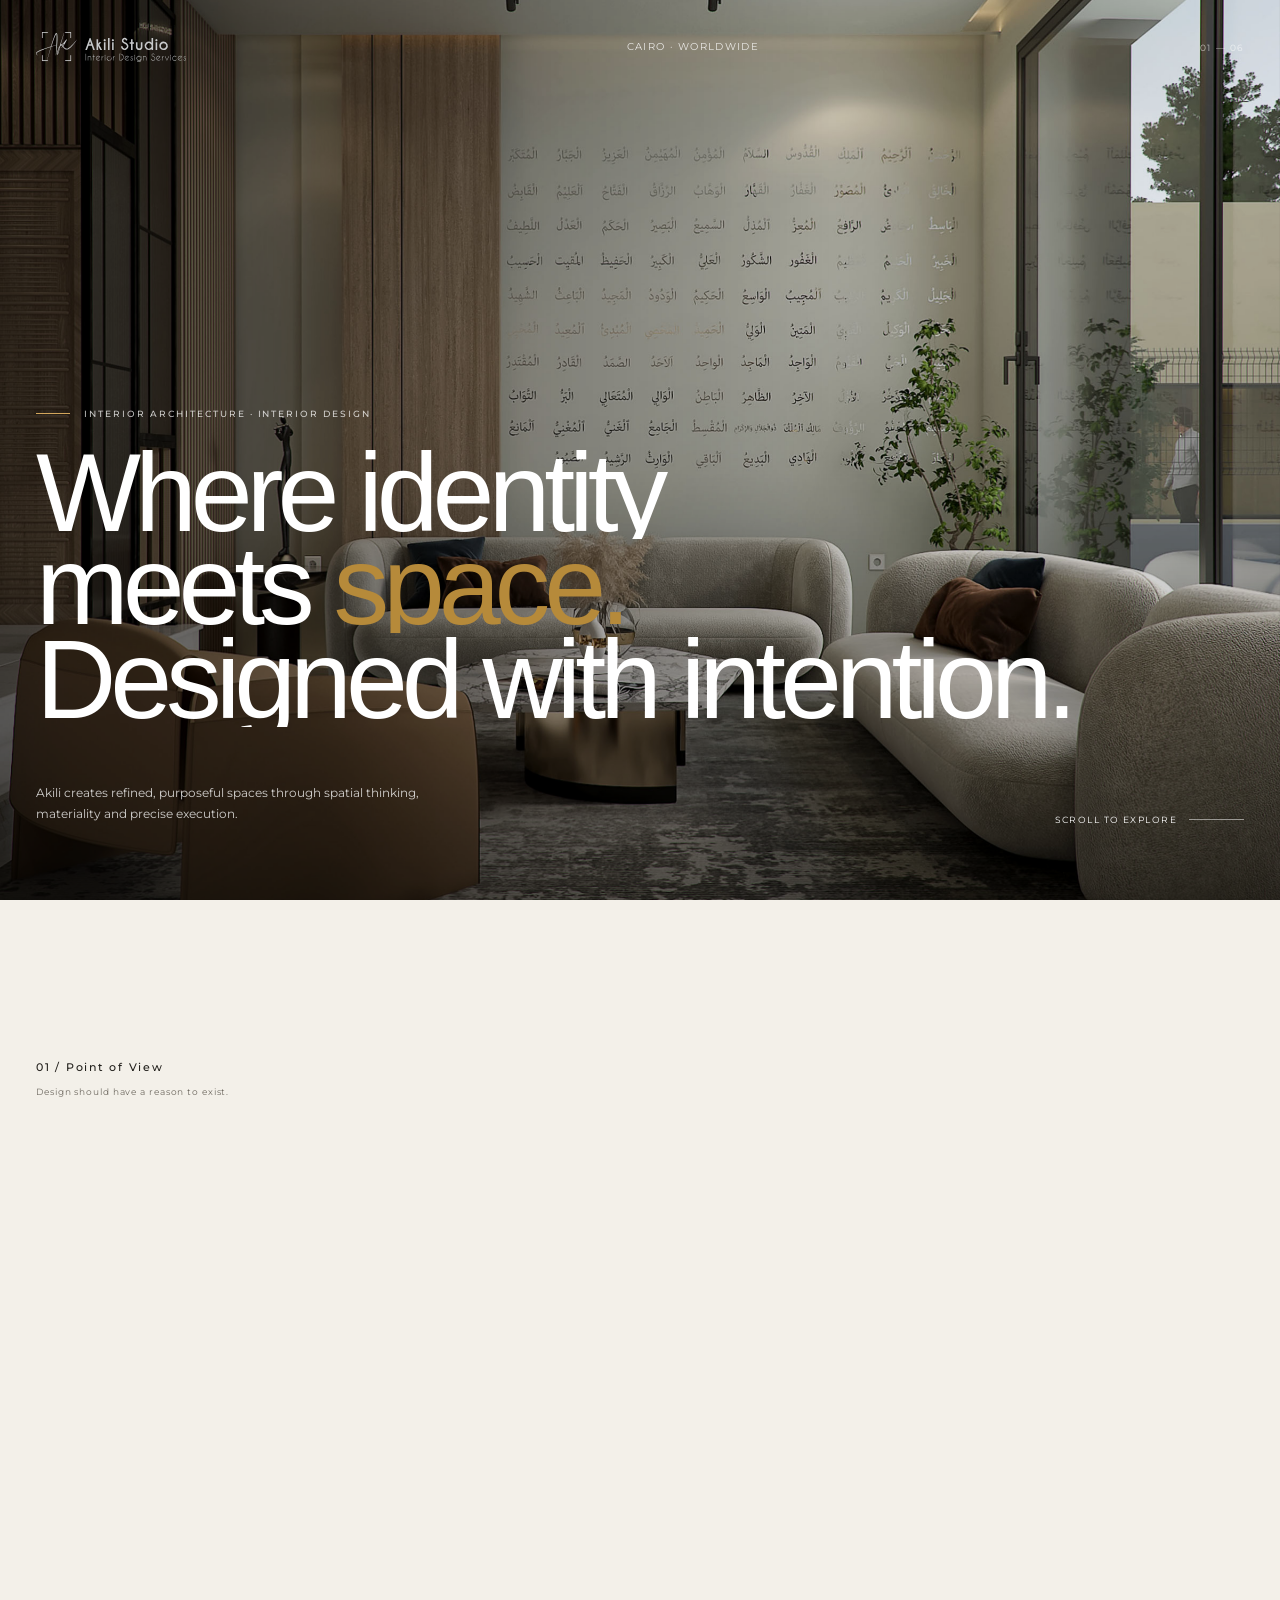
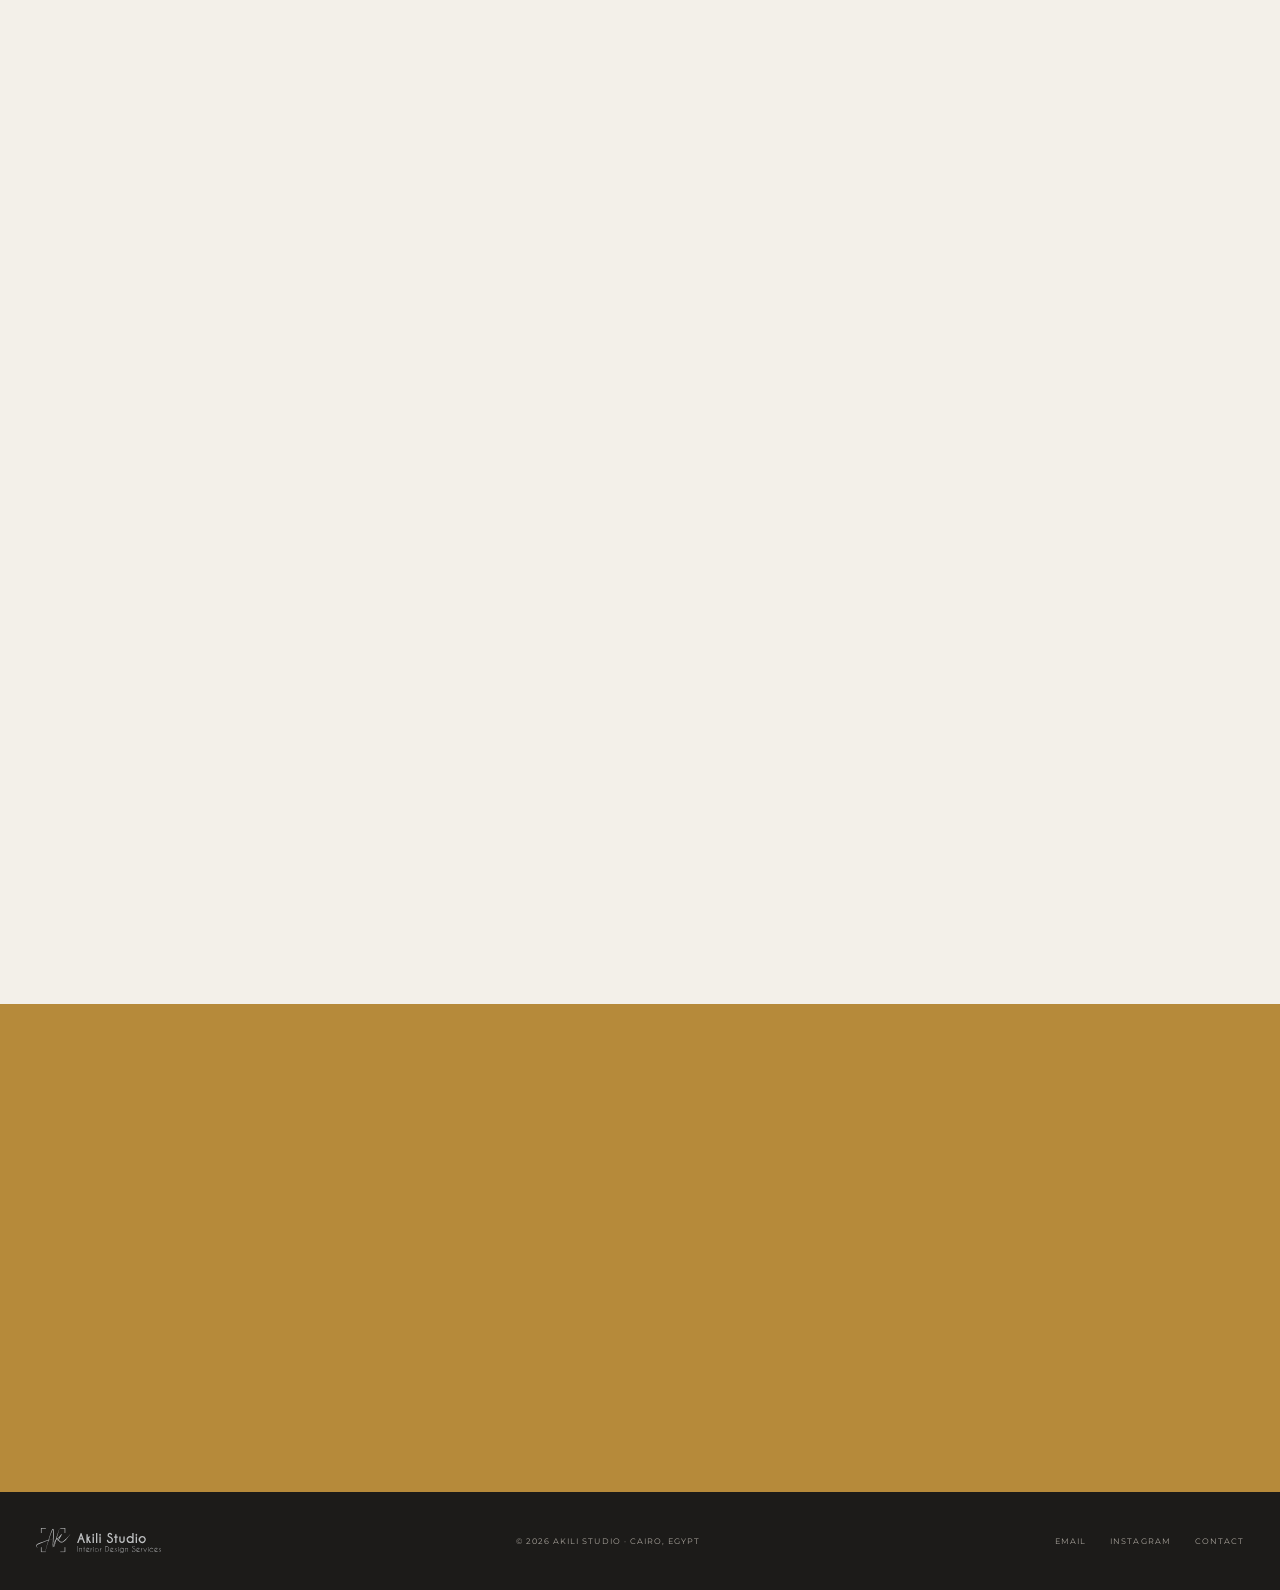
==== commit 1d91753a: "Rebuild V2 homepage as editorial spatial experience" ====
--- a/index.html
+++ b/index.html
@@ -1 +1,9 @@
-<!doctype html><html lang="en"><head><meta charset="utf-8"><meta name="viewport" content="width=device-width,initial-scale=1"><meta name="description" content="Akili Studio is a Cairo-based interior architecture and interior design studio creating personalised spaces through thoughtful planning, materiality and precise execution."><meta name="theme-color" content="#292724"><title>Akili Studio | Interior Architecture & Design</title><link rel="canonical" href="https://akilis.studio/"><link rel="preload" as="image" href="assets/hero-poster.jpg" fetchpriority="high"><meta property="og:type" content="website"><meta property="og:site_name" content="Akili Studio"><meta property="og:title" content="Akili Studio | Interior Architecture & Design"><meta property="og:description" content="Akili Studio is a Cairo-based interior architecture and interior design studio creating timeless, personalised spaces through thoughtful planning, materiality and precise execution."><meta property="og:url" content="https://akilis.studio/"><meta property="og:image" content="https://akilis.studio/assets/hero-poster.jpg"><meta name="twitter:card" content="summary_large_image"><meta name="twitter:title" content="Akili Studio | Interior Architecture & Design"><meta name="twitter:description" content="Akili Studio is a Cairo-based interior architecture and interior design studio creating timeless, personalised spaces through thoughtful planning, materiality and precise execution."><meta name="twitter:image" content="https://akilis.studio/assets/hero-poster.jpg"><link rel="preconnect" href="https://fonts.googleapis.com"><link rel="preconnect" href="https://fonts.gstatic.com" crossorigin><link rel="stylesheet" href="https://fonts.googleapis.com/css2?family=Montserrat:wght@400;500&display=swap"><link rel="stylesheet" href="https://fonts.cdnfonts.com/css/caviar-dreams"><link rel="icon" type="image/x-portable-pixmap" href="/assets/favicon.ppm"><link rel="icon" type="image/svg+xml" href="/assets/favicon.svg"><link rel="stylesheet" href="styles.css"><link rel="stylesheet" href="animations.css?v=9"><link rel="stylesheet" href="typography.css?v=8"><script type="application/ld+json">{"@context":"https://schema.org","@type":["ProfessionalService","Organization"],"@id":"https://akilis.studio/#organization","name":"Akili Studio","url":"https://akilis.studio/","logo":"https://akilis.studio/assets/akili-logo.svg","image":"https://akilis.studio/assets/hero-poster.jpg","description":"Cairo-based interior architecture and design studio creating timeless, personalised interiors through thoughtful planning, materiality and precise execution.","email":"akilis.studios@gmail.com","telephone":"+201149564506","address":{"@type":"PostalAddress","addressLocality":"Cairo","addressCountry":"EG"},"alternateName":"Akili Studio Interior Architecture & Design","contactPoint":{"@type":"ContactPoint","telephone":"+201149564506","email":"akilis.studios@gmail.com","contactType":"customer service","areaServed":"EG"},"areaServed":[{"@type":"City","name":"Cairo"},{"@type":"Country","name":"Egypt"},{"@type":"Place","name":"Middle East"}],"sameAs":["https://www.instagram.com/akili.studios/"],"knowsAbout":["Interior Architecture","Interior Design","Spatial Planning","Residential Interior Design","Commercial Interior Design","Materiality","Execution & Supervision","Interior Fit-Out","Brand Identity"],"serviceType":["Interior Architecture","Interior Design","Execution & Supervision","Brand Identity"]}</script></head><body><header class="site-header is-overlay"><div class="container nav"><a class="brand-logo" href="/" aria-label="Akili Studio home"><img src="assets/akili-logo.svg" alt="Akili Studio"></a><button class="menu-toggle" aria-expanded="false" aria-controls="primary-nav">Menu</button><nav id="primary-nav" class="nav-links"><a class="active" href="/">Home</a><a href="projects">Projects</a><a href="services">Services</a><a href="about">About</a><a href="contact">Contact</a></nav></div></header><main><section class="hero hero-home"><div class="container hero-content"><p class="eyebrow">Interior Architecture · Interior Design · Cairo & Worldwide</p><h1>Designed before it is built.<br>Made to be <em>lived in.</em></h1><p>Akili Studio creates considered interiors by bringing spatial planning, materiality and execution together from the outset — so the finished space feels as intentional as it looks.</p><div class="actions"><a class="button button-light" href="application.html">Begin a Project</a><a class="text-link light" href="projects">Explore projects <span>→</span></a></div></div></section><section class="intro-section"><div class="container split"><div><p class="eyebrow gold">The Studio</p><h2>Good design begins<br>before the first detail.</h2></div><p class="lead">Akili Studio is a Cairo-based interior architecture and interior design studio working across residential and commercial spaces. We structure each space before we refine it — considering proportion, circulation, function, material, light and detail as one system to create interiors that are personal, practical and built to endure.</p></div></section><section class="projects-section"><div class="container"><div class="section-head"><div><p class="eyebrow gold">Selected Work</p><h2>Spaces shaped by intention.</h2></div><a class="text-link" href="projects">View all projects <span>→</span></a></div><div class="project-grid"><a class="project-card featured" href="villa-aurea.html" data-alt="Villa Aurea interior" data-gallery='["assets/villa-aurea/hero-poster.webp","assets/villa-aurea/villa-aurea-02.webp","assets/villa-aurea/villa-aurea-03.webp","assets/villa-aurea/villa-aurea-04.webp","assets/villa-aurea/villa-aurea-05.webp","assets/villa-aurea/villa-aurea-06.webp"]'><div class="project-media"></div><div><h3>Villa Aurea</h3><p>Residential · Cairo</p></div></a><a class="project-card" href="dolce-divano.html" data-alt="Dolce Divano interior" data-gallery='["https://raw.githubusercontent.com/khalidakili96-ops/akili-studio.github.io/akili-motion-v2/assets/dolce-divano/dolce-divano-01.webp","https://raw.githubusercontent.com/khalidakili96-ops/akili-studio.github.io/akili-motion-v2/assets/dolce-divano/dolce-divano-02.webp","assets/dolce-divano/dolce-divano-03.webp","assets/dolce-divano/dolce-divano-04.webp","assets/dolce-divano/dolce-divano-05.webp","assets/dolce-divano/dolce-divano-06.webp","assets/dolce-divano/dolce-divano-07.webp","assets/dolce-divano/dolce-divano-08.webp","assets/dolce-divano/dolce-divano-09.webp","assets/dolce-divano/dolce-divano-10.webp"]'><div class="project-media"></div><div><h3>Dolce Divano</h3><p>Commercial · Interior Design</p></div></a><a class="project-card" href="apartment-celeste.html" data-alt="Apartment Celeste interior" data-gallery='["assets/apartment-celeste/Apartment-Celeste-01.webp","assets/apartment-celeste/Apartment-Celeste-02.webp","assets/apartment-celeste/Apartment-Celeste-03.webp","assets/apartment-celeste/Apartment-Celeste-04.webp"]'><div class="project-media"></div><div><h3>Apartment Celeste</h3><p>Residential · Interior Design</p></div></a></div></div></section><section class="services-band"><div class="container"><p class="eyebrow gold">What We Do</p><h2>Design with a clear line<br>from concept to completion.</h2><div class="service-grid"><article><small>01</small><h3>Interior Architecture &amp; Interior Design</h3><p>Spatial planning, concept development, materiality and detailed design shaped around how the space will be lived in.</p></article><article><small>02</small><h3>Execution &amp; Supervision</h3><p>Site coordination, quality control and informed decisions that protect the integrity of the approved design through completion.</p></article><article><small>03</small><h3>Brand Identity</h3><p>Selected brand identities and visual systems developed to create a coherent relationship between space, experience and brand.</p></article></div></div></section><section class="quote"><div class="container"><blockquote>“A considered space should feel inevitable — every proportion, material and detail in its place.”</blockquote><cite>Akili Studio</cite></div></section><section class="cta"><div class="container"><p class="eyebrow">Begin a considered journey</p><h2>Let us begin with the space as a whole.</h2><p>Tell us about your project, and we will help define the right design approach from the outset.</p><a class="button button-outline-light" href="application.html">Begin a Project</a></div></section></main><footer><div class="container footer-inner"><a class="brand-logo" href="/" aria-label="Akili Studio home"><img src="assets/akili-logo.svg" alt="Akili Studio"></a><p>© 2026 Akili Studio · Cairo, Egypt</p><div class="footer-contacts"><a href="mailto:akilis.studios@gmail.com">Email</a><a href="tel:+201149564506">+20 114 956 4506</a><a href="https://www.instagram.com/akili.studios/" aria-label="Akili Studio on Instagram" rel="me">Instagram</a></div></div></footer><script defer src="site.js?v=9"></script></body></html>+<!doctype html><html lang="en"><head><meta charset="utf-8"><meta name="viewport" content="width=device-width,initial-scale=1"><meta name="description" content="Akili Studio is a Cairo-based interior architecture and design studio creating timeless, personalised interiors through thoughtful planning, materiality and precise execution."><meta name="theme-color" content="#242321"><title>Akili Studio | Interior Architecture & Design</title><link rel="canonical" href="https://akilis.studio/"><link rel="preload" as="image" href="assets/hero-poster.jpg" fetchpriority="high"><link rel="icon" type="image/svg+xml" href="assets/favicon.svg"><link rel="stylesheet" href="styles.css"><link rel="stylesheet" href="typography.css?v=9"><link rel="stylesheet" href="v2-editorial.css?v=1"></head><body class="v2-home">
+<header class="v2-hero"><div class="v2-hero-media"><img src="assets/hero-poster.jpg" alt="Akili Studio interior"></div><div class="v2-container v2-hero-header"><a class="v2-hero-mark" href="/" aria-label="Akili Studio home"><img src="assets/akili-logo.svg" alt="Akili Studio"></a><span class="v2-small">Cairo · Worldwide</span><span class="v2-hero-index">01 — 06</span></div><div class="v2-hero-content"><div class="v2-container"><p class="v2-kicker">Interior Architecture · Interior Design</p><h1 class="v2-display v2-hero-title"><span><i>Where identity</i></span><span><i>meets <em>space.</em></i></span><span><i>Designed with intention.</i></span></h1><div class="v2-hero-footer"><p>Akili creates refined, purposeful spaces through spatial thinking, materiality and precise execution.</p><div class="v2-scroll">Scroll to explore</div></div></div></div></header>
+<section class="v2-intro"><div class="v2-container v2-intro-grid"><div class="v2-intro-stamp"><strong>01 / Point of View</strong><span>Design should have a reason to exist.</span></div><div class="v2-intro-copy"><h2>We begin with the space as a whole.</h2><p>Before materials, finishes or details, we understand how a space should work — its proportions, circulation, light, function and the character of the people who will inhabit it. The result is not decoration. It is a considered environment with a clear reason behind every decision.</p><a class="v2-link" href="about.html">Our point of view</a></div></div></section>
+<section class="v2-feature"><div class="v2-container"><div class="v2-feature-head"><div><p class="v2-kicker">02 / Featured Project</p><h2>Villa Aurea</h2></div><a class="v2-link" href="villa-aurea.html">View project</a></div><a class="v2-feature-frame" href="villa-aurea.html"><div class="v2-feature-main"><img src="assets/villa-aurea/hero-poster.webp" alt="Villa Aurea interior"></div><div class="v2-feature-side"><div><span class="v2-small">Residential · Cairo</span><span class="v2-feature-number">01</span></div><h4>A restrained material palette shaped around proportion, light and everyday living.</h4><p>Architecture, interior design and detail developed as one continuous language.</p></div></a></div></section>
+<section class="v2-manifesto"><div class="v2-container v2-manifesto-grid"><span class="v2-manifesto-label">03 / Philosophy</span><h2>Nothing is arbitrary.<br><em>Every choice carries weight.</em></h2><p>Our work balances beauty with function. We refine rather than decorate, and we design with the realities of construction in mind. That discipline is what allows an interior to feel effortless when it is finally lived in.</p></div></section>
+<section class="v2-process"><div class="v2-container"><div class="v2-process-head"><div><p class="v2-kicker">04 / The Journey</p><h2>Architecture → Design → Realisation</h2></div><p>One continuous process, structured to protect the original idea from the first spatial decision to the final detail.</p></div><div class="v2-process-list"><div class="v2-process-item"><span class="num">01</span><h3>Architecture</h3><p>We establish the spatial logic: proportion, circulation, hierarchy and the relationship between rooms.</p></div><div class="v2-process-item"><span class="num">02</span><h3>Design</h3><p>Materiality, colour, furniture, lighting and detail are brought together into one coherent interior language.</p></div><div class="v2-process-item"><span class="num">03</span><h3>Realisation</h3><p>Execution and supervision carry the approved design into the built environment with clarity and control.</p></div></div></div></section>
+<section class="v2-work"><div class="v2-container"><div class="v2-work-head"><div><p class="v2-kicker">05 / Selected Work</p><h2>Spaces shaped by intention.</h2></div><a class="v2-link" href="projects.html">All projects</a></div><div class="v2-work-grid"><a class="v2-work-card" href="dolce-divano.html"><div class="v2-work-media"><img src="assets/dolce-divano/dolce-divano-03.webp" alt="Dolce Divano interior"></div><span class="v2-work-index">02</span><div class="v2-work-overlay"><h3>Dolce Divano</h3><p>Commercial · Interior Design</p></div></a><a class="v2-work-card" href="apartment-celeste.html"><div class="v2-work-media"><img src="assets/apartment-celeste/Apartment-Celeste-01.webp" alt="Apartment Celeste interior"></div><span class="v2-work-index">03</span><div class="v2-work-overlay"><h3>Apartment Celeste</h3><p>Residential · Interior Design</p></div></a><a class="v2-work-card" href="private-residence.html"><div class="v2-work-media"><img src="assets/private-residence/private-residence-01.webp" alt="Private Residence interior"></div><span class="v2-work-index">04</span><div class="v2-work-overlay"><h3>Private Residence</h3><p>Residential · Interior Design</p></div></a><a class="v2-work-card" href="projects.html"><div class="v2-work-media"><img src="assets/villa-aurea/villa-aurea-05.webp" alt="Akili Studio project detail"></div><span class="v2-work-index">05</span><div class="v2-work-overlay"><h3>Explore the archive</h3><p>Projects · Akili Studio</p></div></a></div></div></section>
+<section class="v2-closing"><div class="v2-container v2-closing-inner"><div><p class="v2-kicker">06 / Begin</p><p>For residential and commercial projects where the space, identity and execution need to be considered together.</p></div><div><h2>Let the space begin with a reason.</h2><a class="v2-link" href="application.html">Begin a project</a></div></div></section>
+<footer class="v2-footer"><div class="v2-container v2-footer-inner"><a href="/"><img src="assets/akili-logo.svg" alt="Akili Studio"></a><p>© 2026 Akili Studio · Cairo, Egypt</p><div class="v2-footer-links"><a href="mailto:akilis.studios@gmail.com">Email</a><a href="https://www.instagram.com/akili.studios/">Instagram</a><a href="contact.html">Contact</a></div></div></footer><script defer src="site.js?v=10"></script></body></html>
--- a/v2-editorial.css
+++ b/v2-editorial.css
@@ -0,0 +1,2 @@
+:root{--v2-ink:#211f1b;--v2-paper:#f3f0e9;--v2-warm:#e8e1d6;--v2-charcoal:#242321;--v2-gold:#b68a3a;--v2-muted:#706b62;--v2-line:rgba(33,31,27,.18);--v2-serif:'Caviar Dreams',Arial,sans-serif;--v2-sans:'Montserrat',Arial,sans-serif}
+.v2-home{background:var(--v2-paper);color:var(--v2-ink);overflow-x:hidden}.v2-home *{box-sizing:border-box}.v2-container{width:min(1320px,calc(100% - 72px));margin:auto}.v2-kicker{display:flex;align-items:center;gap:14px;margin:0 0 28px;font:500 9px/1 var(--v2-sans);letter-spacing:.22em;text-transform:uppercase;color:var(--v2-muted)}.v2-kicker:before{content:'';width:34px;height:1px;background:var(--v2-gold)}.v2-display{font:500 clamp(64px,8.7vw,138px)/.84 var(--v2-serif);letter-spacing:-.055em;margin:0}.v2-display em{font-style:normal;color:var(--v2-gold)}.v2-small{font:400 10px/1.65 var(--v2-sans);letter-spacing:.13em;text-transform:uppercase}.v2-hero{position:relative;min-height:100svh;background:#282621;color:#fff;display:flex;align-items:flex-end}.v2-hero-media{position:absolute;inset:0;overflow:hidden}.v2-hero-media:after{content:'';position:absolute;inset:0;background:linear-gradient(90deg,rgba(0,0,0,.55),rgba(0,0,0,.08) 65%),linear-gradient(0deg,rgba(0,0,0,.42),transparent 48%)}.v2-hero-media img{width:100%;height:100%;object-fit:cover;display:block;transform:scale(1.035);animation:v2HeroScale 2.2s cubic-bezier(.2,.8,.2,1) forwards}.v2-hero-header{position:absolute;top:0;left:0;right:0;z-index:3;padding:32px 0;display:flex;justify-content:space-between;align-items:center}.v2-hero-header .v2-small{color:#fff;opacity:.8}.v2-hero-mark{display:flex;align-items:center}.v2-hero-mark img{width:150px;filter:invert(1);opacity:.95}.v2-hero-index{font:400 9px/1 var(--v2-sans);letter-spacing:.18em;opacity:.65}.v2-hero-content{position:relative;z-index:2;width:100%;padding:0 0 8.5vh}.v2-hero-content .v2-kicker{color:rgba(255,255,255,.75)}.v2-hero-content .v2-kicker:before{background:#d3a65c}.v2-hero-title{max-width:1060px}.v2-hero-title span{display:block;overflow:hidden}.v2-hero-title span i{display:block;font-style:normal;transform:translateY(110%);animation:v2TextIn 1.1s .2s cubic-bezier(.22,1,.36,1) forwards}.v2-hero-title span:nth-child(2) i{animation-delay:.32s}.v2-hero-title span:nth-child(3) i{animation-delay:.44s}.v2-hero-footer{margin-top:55px;display:flex;align-items:flex-end;justify-content:space-between;gap:30px}.v2-hero-footer p{max-width:390px;margin:0;color:rgba(255,255,255,.78);font:400 12px/1.75 var(--v2-sans)}.v2-scroll{display:flex;align-items:center;gap:12px;color:#fff;font:400 9px/1 var(--v2-sans);letter-spacing:.16em;text-transform:uppercase}.v2-scroll:after{content:'';width:55px;height:1px;background:rgba(255,255,255,.5)}.v2-intro{padding:17vh 0 15vh}.v2-intro-grid{display:grid;grid-template-columns:.75fr 1.25fr;gap:8vw;align-items:start}.v2-intro-stamp{padding-top:9px}.v2-intro-stamp strong{display:block;font:500 11px/1 var(--v2-sans);letter-spacing:.16em}.v2-intro-stamp span{display:block;margin-top:12px;font:400 9px/1.5 var(--v2-sans);letter-spacing:.1em;color:var(--v2-muted)}.v2-intro-copy h2{font:500 clamp(42px,5.2vw,78px)/.96 var(--v2-serif);letter-spacing:-.04em;margin:0 0 42px;max-width:850px}.v2-intro-copy p{max-width:650px;margin:0;color:var(--v2-muted);font:400 14px/1.9 var(--v2-sans)}.v2-link{display:inline-flex;align-items:center;gap:18px;border-bottom:1px solid currentColor;padding-bottom:9px;font:500 9px/1 var(--v2-sans);letter-spacing:.16em;text-transform:uppercase}.v2-intro-copy .v2-link{margin-top:42px}.v2-link:after{content:'↗';font-size:15px;transition:transform .45s cubic-bezier(.22,1,.36,1)}.v2-link:hover:after{transform:translate(4px,-4px)}.v2-feature{padding:0 0 16vh}.v2-feature-head{display:grid;grid-template-columns:1fr auto;align-items:end;gap:30px;margin-bottom:38px}.v2-feature-head h2{font:500 clamp(44px,5vw,76px)/.92 var(--v2-serif);letter-spacing:-.045em;margin:0}.v2-feature-frame{position:relative;display:grid;grid-template-columns:1.35fr .65fr;min-height:720px}.v2-feature-main{position:relative;overflow:hidden;min-height:720px}.v2-feature-main img{width:100%;height:100%;object-fit:cover;display:block;transition:transform 1.4s cubic-bezier(.22,1,.36,1)}.v2-feature-frame:hover .v2-feature-main img{transform:scale(1.035)}.v2-feature-main:after{content:'';position:absolute;inset:0;background:linear-gradient(0deg,rgba(0,0,0,.35),transparent 45%)}.v2-feature-caption{position:absolute;z-index:2;left:36px;bottom:32px;color:#fff}.v2-feature-side{background:var(--v2-warm);padding:46px 42px;display:flex;flex-direction:column;justify-content:space-between}.v2-feature-side h4{font:500 27px/1.1 var(--v2-serif);margin:0;max-width:260px}.v2-feature-side p{font:400 12px/1.8 var(--v2-sans);color:var(--v2-muted);max-width:270px;margin:0}.v2-feature-number{display:block;font:500 9px/1 var(--v2-sans);letter-spacing:.15em}.v2-manifesto{background:var(--v2-charcoal);color:#f6f2ea;padding:17vh 0}.v2-manifesto-grid{display:grid;grid-template-columns:1fr 1fr;gap:8vw}.v2-manifesto-label{font:400 9px/1 var(--v2-sans);letter-spacing:.2em;text-transform:uppercase;color:#c9a15c}.v2-manifesto h2{font:500 clamp(46px,6vw,88px)/.92 var(--v2-serif);letter-spacing:-.045em;margin:0;max-width:800px}.v2-manifesto h2 em{font-style:normal;color:#c9a15c}.v2-manifesto p{grid-column:2;margin:0;color:#aaa59d;max-width:460px;font:400 13px/1.9 var(--v2-sans)}.v2-process{padding:15vh 0}.v2-process-head{display:flex;justify-content:space-between;align-items:flex-end;gap:40px;margin-bottom:70px}.v2-process-head h2{font:500 clamp(44px,5vw,74px)/.92 var(--v2-serif);letter-spacing:-.045em;margin:0;max-width:720px}.v2-process-head p{max-width:300px;margin:0;color:var(--v2-muted);font:400 11px/1.8 var(--v2-sans)}.v2-process-list{border-top:1px solid var(--v2-line)}.v2-process-item{display:grid;grid-template-columns:90px 1fr 1fr;gap:40px;padding:34px 0;border-bottom:1px solid var(--v2-line);align-items:start}.v2-process-item .num{font:500 9px/1 var(--v2-sans);letter-spacing:.16em;color:var(--v2-gold)}.v2-process-item h3{font:500 clamp(28px,3vw,45px)/1 var(--v2-serif);margin:0}.v2-process-item p{max-width:390px;margin:0;color:var(--v2-muted);font:400 11px/1.8 var(--v2-sans)}.v2-work{padding:0 0 16vh}.v2-work-head{display:flex;justify-content:space-between;align-items:end;margin-bottom:48px}.v2-work-head h2{font:500 clamp(44px,5vw,74px)/.92 var(--v2-serif);letter-spacing:-.045em;margin:0}.v2-work-grid{display:grid;grid-template-columns:repeat(12,1fr);gap:18px}.v2-work-card{position:relative;display:block;overflow:hidden;color:#fff}.v2-work-card:nth-child(1){grid-column:1/8}.v2-work-card:nth-child(2){grid-column:8/13;margin-top:120px}.v2-work-card:nth-child(3){grid-column:2/7;margin-top:18px}.v2-work-card:nth-child(4){grid-column:7/13;margin-top:150px}.v2-work-media{position:relative;overflow:hidden;background:#d7d0c5}.v2-work-card:nth-child(1) .v2-work-media{aspect-ratio:1.28}.v2-work-card:nth-child(2) .v2-work-media{aspect-ratio:.82}.v2-work-card:nth-child(3) .v2-work-media{aspect-ratio:1.05}.v2-work-card:nth-child(4) .v2-work-media{aspect-ratio:1.18}.v2-work-media img{width:100%;height:100%;object-fit:cover;display:block;transition:transform 1.2s cubic-bezier(.22,1,.36,1),filter .8s ease}.v2-work-card:hover .v2-work-media img{transform:scale(1.045);filter:saturate(.9)}.v2-work-overlay{position:absolute;inset:auto 0 0;padding:80px 24px 22px;background:linear-gradient(transparent,rgba(0,0,0,.78))}.v2-work-overlay h3{margin:0 0 7px;font:500 31px/.95 var(--v2-serif)}.v2-work-overlay p{margin:0;font:400 8px/1 var(--v2-sans);letter-spacing:.18em;text-transform:uppercase;opacity:.72}.v2-work-index{position:absolute;top:18px;right:20px;font:400 8px/1 var(--v2-sans);letter-spacing:.15em}.v2-closing{padding:15vh 0;background:var(--v2-gold);color:#fff}.v2-closing-inner{display:grid;grid-template-columns:.55fr 1.45fr;gap:8vw;align-items:end}.v2-closing h2{font:500 clamp(52px,7vw,105px)/.88 var(--v2-serif);letter-spacing:-.05em;margin:0;max-width:950px}.v2-closing p{max-width:360px;margin:0 0 6px;color:#f8ebd7;font:400 12px/1.8 var(--v2-sans)}.v2-closing .v2-link{margin-top:35px;color:#fff}.v2-footer{background:#1c1b19;color:#a8a39b;padding:36px 0}.v2-footer-inner{display:flex;justify-content:space-between;align-items:center;gap:30px}.v2-footer img{width:125px;filter:invert(1);opacity:.9}.v2-footer p,.v2-footer a{margin:0;font:400 8px/1 var(--v2-sans);letter-spacing:.13em;text-transform:uppercase}.v2-footer-links{display:flex;gap:24px}.v2-intro-copy,.v2-feature-head,.v2-feature-frame,.v2-manifesto-grid,.v2-process-head,.v2-process-item,.v2-work-head,.v2-work-card,.v2-closing-inner{opacity:0;transform:translateY(38px);transition:opacity 1s ease var(--v2-delay,0ms),transform 1.1s cubic-bezier(.22,1,.36,1) var(--v2-delay,0ms)}.v2-in{opacity:1;transform:none}@keyframes v2TextIn{to{transform:translateY(0)}}@keyframes v2HeroScale{to{transform:scale(1)}}@media(max-width:800px){.v2-container{width:min(100% - 36px,1320px)}.v2-display{font-size:clamp(54px,14vw,88px)}.v2-hero-header{padding:24px 0}.v2-hero-mark img{width:120px}.v2-hero-content{padding-bottom:55px}.v2-hero-footer{align-items:flex-start;flex-direction:column;margin-top:36px}.v2-scroll{display:none}.v2-intro{padding:90px 0}.v2-intro-grid,.v2-manifesto-grid,.v2-closing-inner{grid-template-columns:1fr;gap:38px}.v2-intro-copy h2{margin-bottom:28px}.v2-feature{padding-bottom:90px}.v2-feature-head,.v2-process-head,.v2-work-head{display:block}.v2-feature-head h2,.v2-process-head h2,.v2-work-head h2{margin-bottom:25px}.v2-feature-frame{grid-template-columns:1fr;min-height:0}.v2-feature-main{min-height:72vw}.v2-feature-side{min-height:310px;padding:30px}.v2-manifesto{padding:90px 0}.v2-manifesto p{grid-column:auto}.v2-process{padding:90px 0}.v2-process-list{margin-top:40px}.v2-process-item{grid-template-columns:40px 1fr;gap:18px;padding:26px 0}.v2-process-item p{grid-column:2}.v2-work{padding-bottom:90px}.v2-work-grid{display:block}.v2-work-card,.v2-work-card:nth-child(n){margin:0 0 24px}.v2-work-media,.v2-work-card:nth-child(n) .v2-work-media{aspect-ratio:1.1}.v2-closing{padding:90px 0}.v2-footer-inner{align-items:flex-start;flex-direction:column}}@media(prefers-reduced-motion:reduce){.v2-hero-media img,.v2-hero-title span i{animation:none;transform:none}.v2-work-media img,.v2-feature-main img{transition:none}}
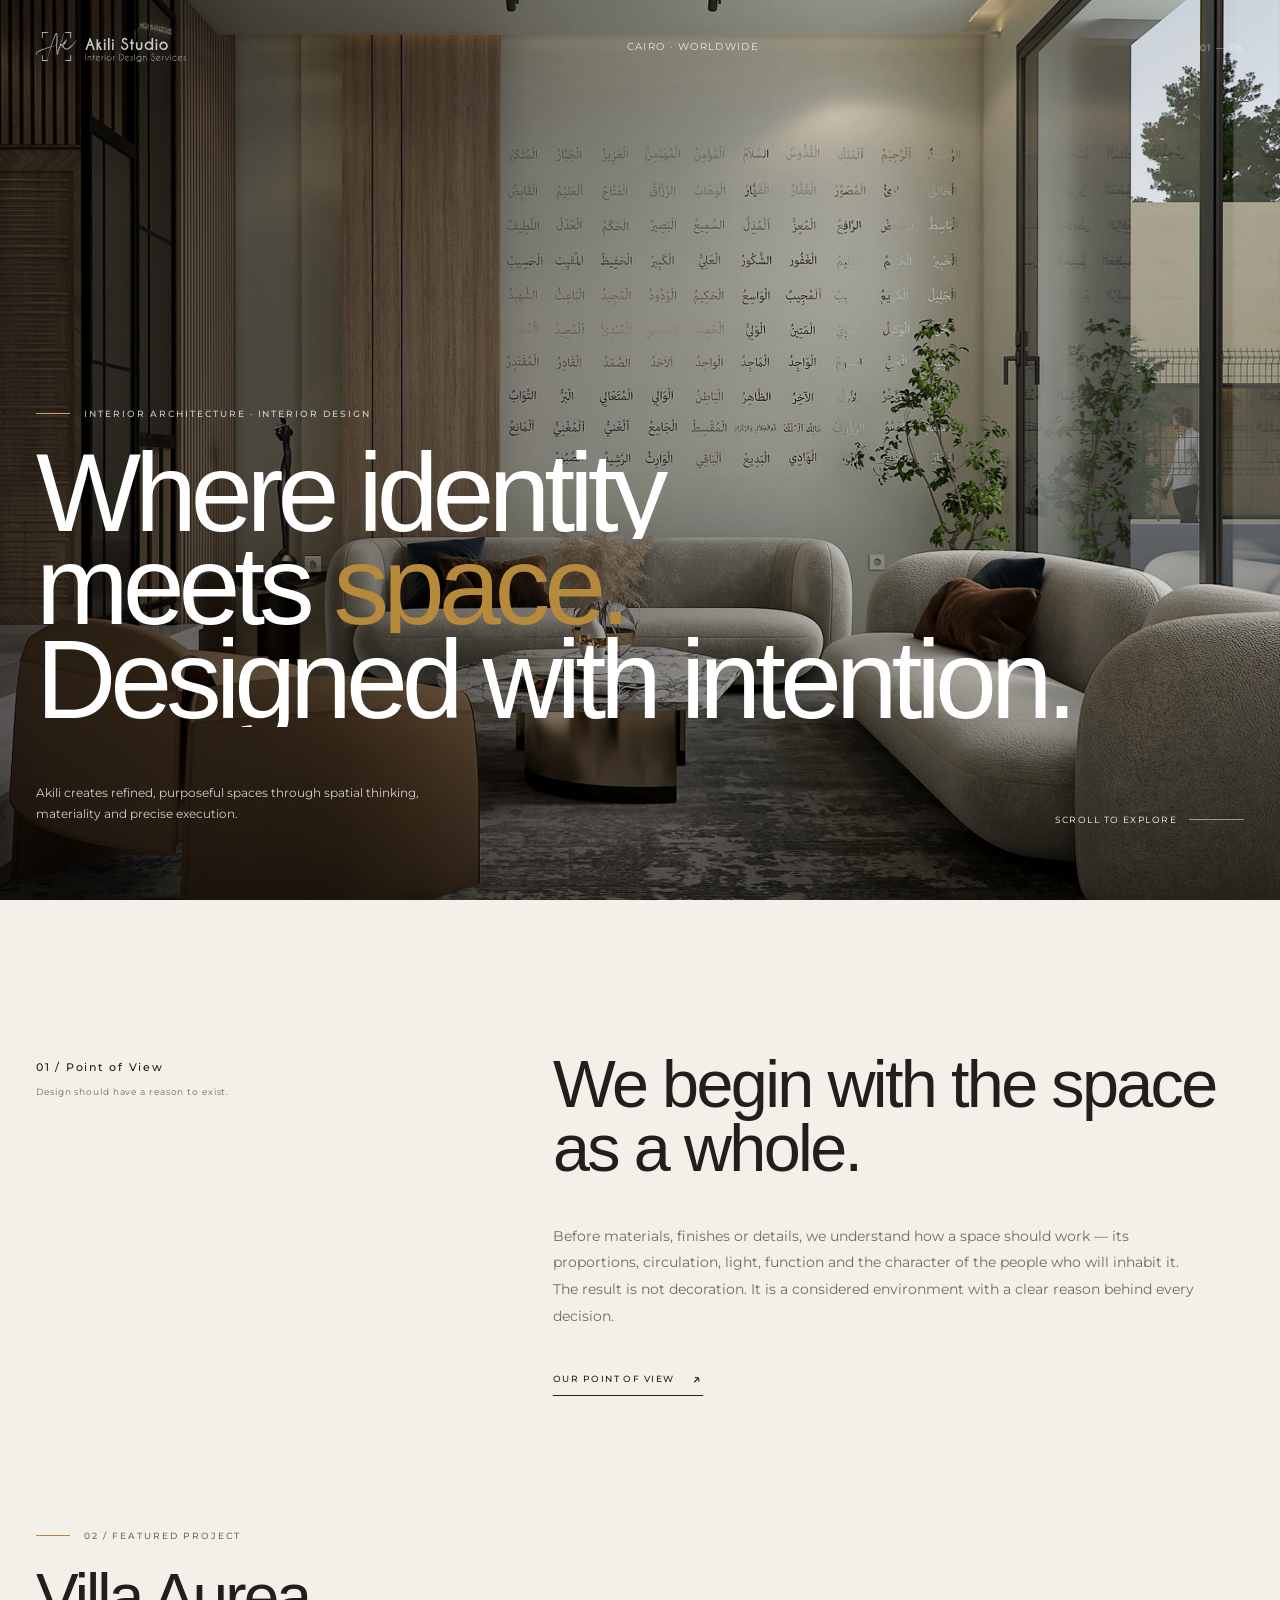
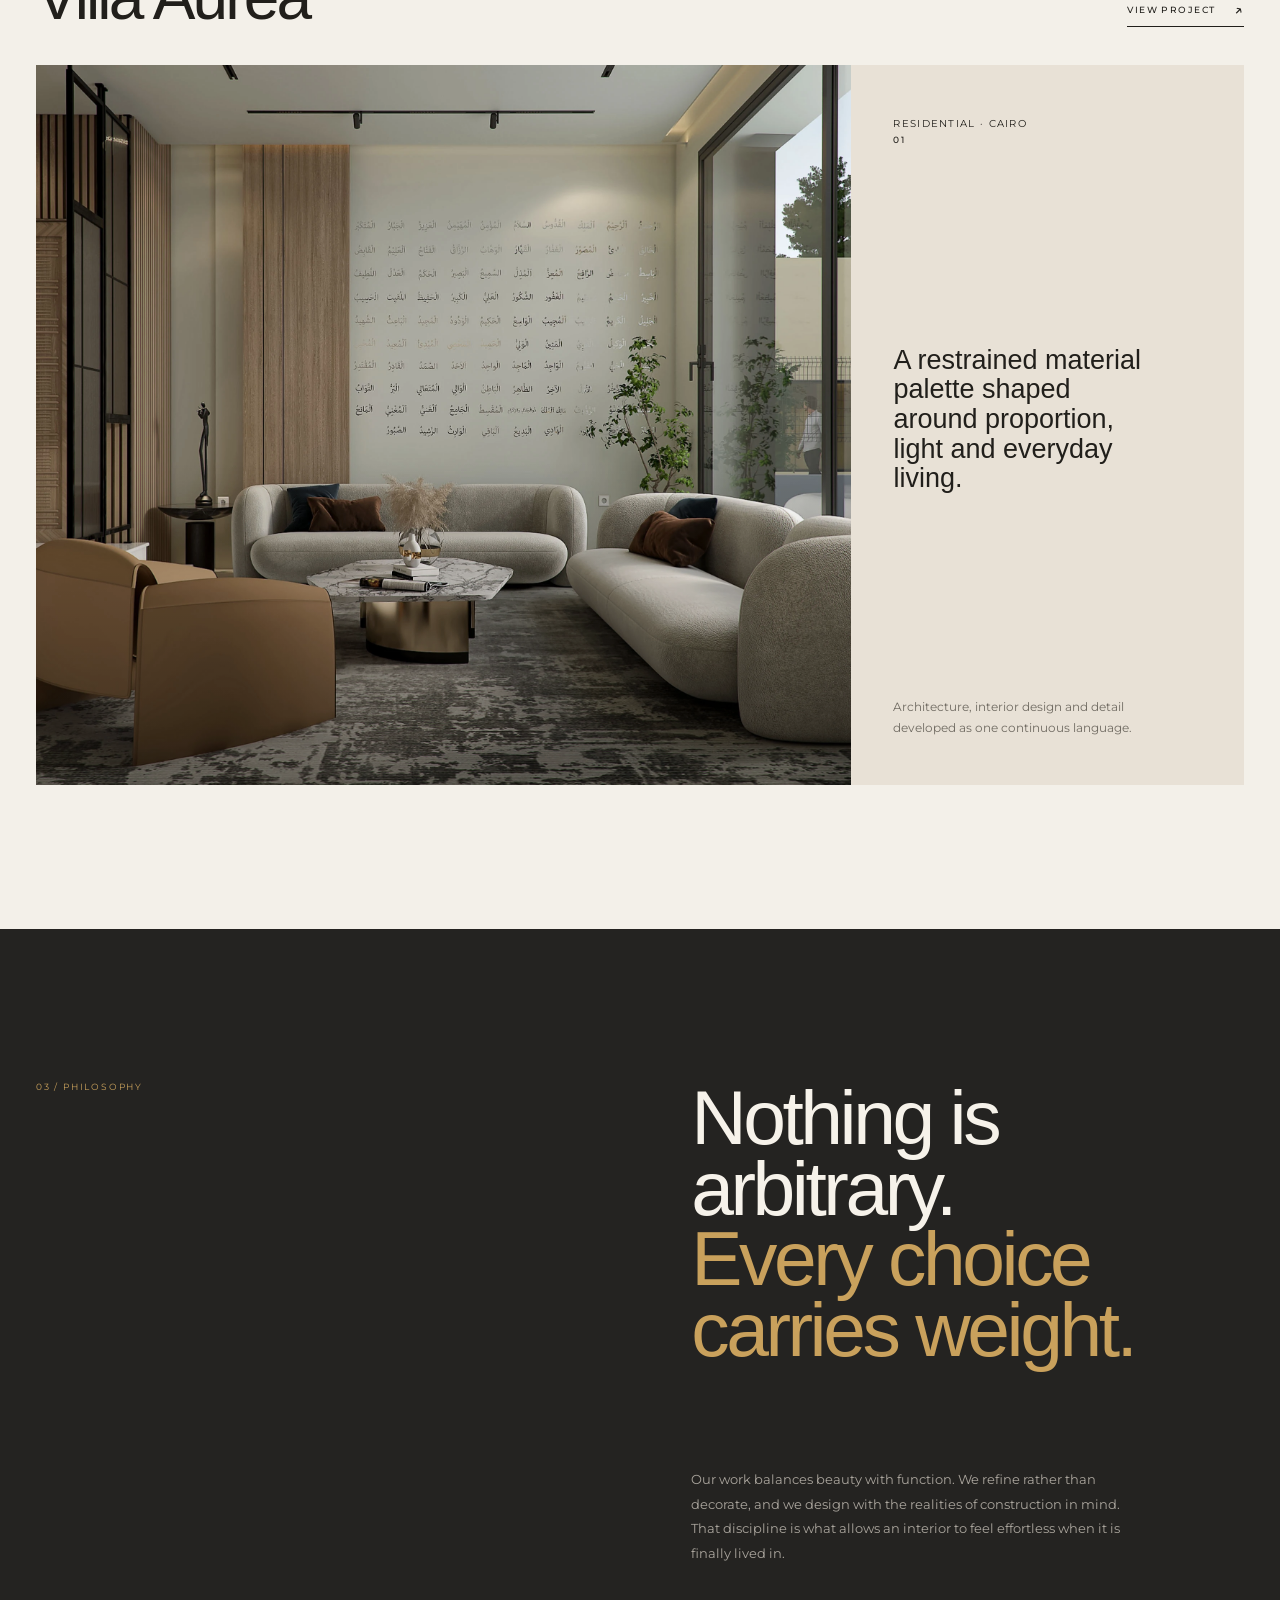
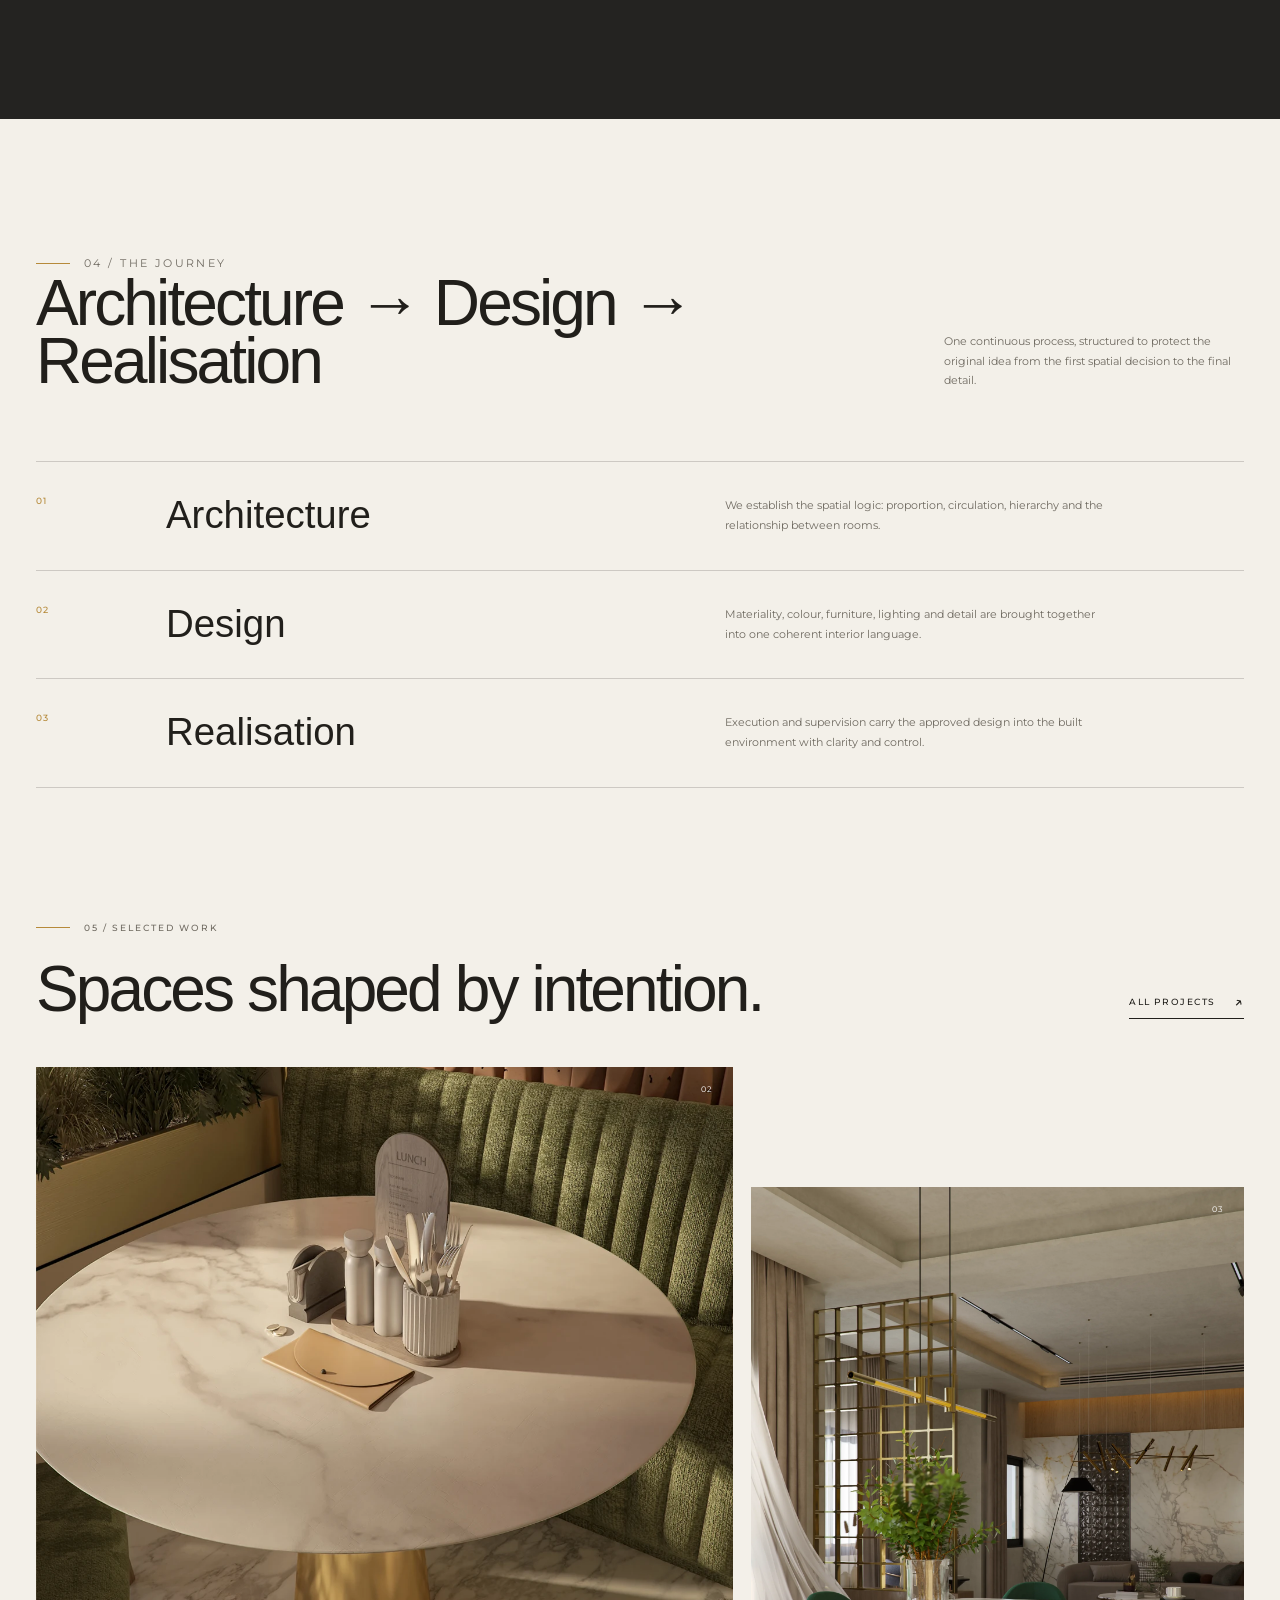
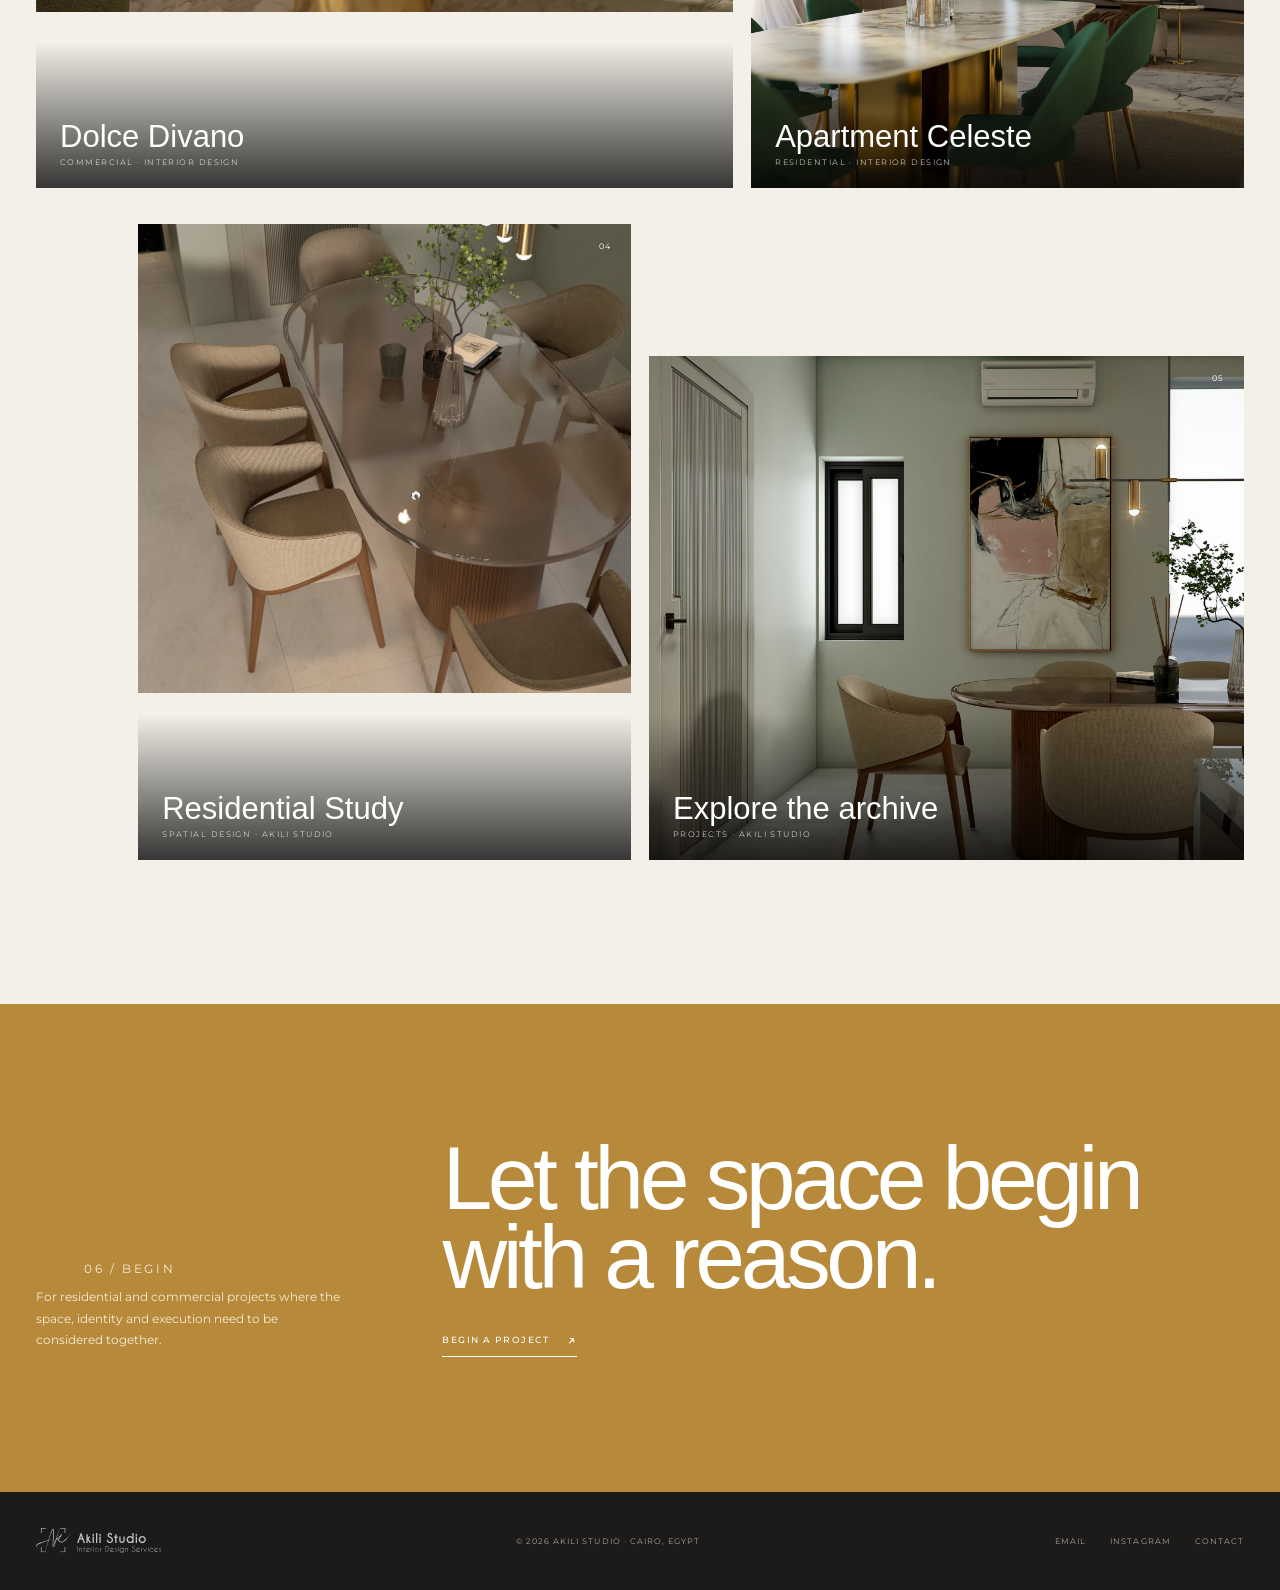
==== commit 7a827de9: "Use verified V2 portfolio assets on homepage" ====
--- a/index.html
+++ b/index.html
@@ -4,6 +4,6 @@
 <section class="v2-feature"><div class="v2-container"><div class="v2-feature-head"><div><p class="v2-kicker">02 / Featured Project</p><h2>Villa Aurea</h2></div><a class="v2-link" href="villa-aurea.html">View project</a></div><a class="v2-feature-frame" href="villa-aurea.html"><div class="v2-feature-main"><img src="assets/villa-aurea/hero-poster.webp" alt="Villa Aurea interior"></div><div class="v2-feature-side"><div><span class="v2-small">Residential · Cairo</span><span class="v2-feature-number">01</span></div><h4>A restrained material palette shaped around proportion, light and everyday living.</h4><p>Architecture, interior design and detail developed as one continuous language.</p></div></a></div></section>
 <section class="v2-manifesto"><div class="v2-container v2-manifesto-grid"><span class="v2-manifesto-label">03 / Philosophy</span><h2>Nothing is arbitrary.<br><em>Every choice carries weight.</em></h2><p>Our work balances beauty with function. We refine rather than decorate, and we design with the realities of construction in mind. That discipline is what allows an interior to feel effortless when it is finally lived in.</p></div></section>
 <section class="v2-process"><div class="v2-container"><div class="v2-process-head"><div><p class="v2-kicker">04 / The Journey</p><h2>Architecture → Design → Realisation</h2></div><p>One continuous process, structured to protect the original idea from the first spatial decision to the final detail.</p></div><div class="v2-process-list"><div class="v2-process-item"><span class="num">01</span><h3>Architecture</h3><p>We establish the spatial logic: proportion, circulation, hierarchy and the relationship between rooms.</p></div><div class="v2-process-item"><span class="num">02</span><h3>Design</h3><p>Materiality, colour, furniture, lighting and detail are brought together into one coherent interior language.</p></div><div class="v2-process-item"><span class="num">03</span><h3>Realisation</h3><p>Execution and supervision carry the approved design into the built environment with clarity and control.</p></div></div></div></section>
-<section class="v2-work"><div class="v2-container"><div class="v2-work-head"><div><p class="v2-kicker">05 / Selected Work</p><h2>Spaces shaped by intention.</h2></div><a class="v2-link" href="projects.html">All projects</a></div><div class="v2-work-grid"><a class="v2-work-card" href="dolce-divano.html"><div class="v2-work-media"><img src="assets/dolce-divano/dolce-divano-03.webp" alt="Dolce Divano interior"></div><span class="v2-work-index">02</span><div class="v2-work-overlay"><h3>Dolce Divano</h3><p>Commercial · Interior Design</p></div></a><a class="v2-work-card" href="apartment-celeste.html"><div class="v2-work-media"><img src="assets/apartment-celeste/Apartment-Celeste-01.webp" alt="Apartment Celeste interior"></div><span class="v2-work-index">03</span><div class="v2-work-overlay"><h3>Apartment Celeste</h3><p>Residential · Interior Design</p></div></a><a class="v2-work-card" href="private-residence.html"><div class="v2-work-media"><img src="assets/private-residence/private-residence-01.webp" alt="Private Residence interior"></div><span class="v2-work-index">04</span><div class="v2-work-overlay"><h3>Private Residence</h3><p>Residential · Interior Design</p></div></a><a class="v2-work-card" href="projects.html"><div class="v2-work-media"><img src="assets/villa-aurea/villa-aurea-05.webp" alt="Akili Studio project detail"></div><span class="v2-work-index">05</span><div class="v2-work-overlay"><h3>Explore the archive</h3><p>Projects · Akili Studio</p></div></a></div></div></section>
+<section class="v2-work"><div class="v2-container"><div class="v2-work-head"><div><p class="v2-kicker">05 / Selected Work</p><h2>Spaces shaped by intention.</h2></div><a class="v2-link" href="projects.html">All projects</a></div><div class="v2-work-grid"><a class="v2-work-card" href="dolce-divano.html"><div class="v2-work-media"><img src="assets/dolce-divano/dolce-divano-03.webp" alt="Dolce Divano interior"></div><span class="v2-work-index">02</span><div class="v2-work-overlay"><h3>Dolce Divano</h3><p>Commercial · Interior Design</p></div></a><a class="v2-work-card" href="apartment-celeste.html"><div class="v2-work-media"><img src="assets/apartment-celeste/Apartment-Celeste-01.webp" alt="Apartment Celeste interior"></div><span class="v2-work-index">03</span><div class="v2-work-overlay"><h3>Apartment Celeste</h3><p>Residential · Interior Design</p></div></a><a class="v2-work-card" href="projects.html"><div class="v2-work-media"><img src="assets/villa-aurea/villa-aurea-04.webp" alt="Akili Studio residential interior"></div><span class="v2-work-index">04</span><div class="v2-work-overlay"><h3>Residential Study</h3><p>Spatial Design · Akili Studio</p></div></a><a class="v2-work-card" href="projects.html"><div class="v2-work-media"><img src="assets/villa-aurea/villa-aurea-05.webp" alt="Akili Studio project detail"></div><span class="v2-work-index">05</span><div class="v2-work-overlay"><h3>Explore the archive</h3><p>Projects · Akili Studio</p></div></a></div></div></section>
 <section class="v2-closing"><div class="v2-container v2-closing-inner"><div><p class="v2-kicker">06 / Begin</p><p>For residential and commercial projects where the space, identity and execution need to be considered together.</p></div><div><h2>Let the space begin with a reason.</h2><a class="v2-link" href="application.html">Begin a project</a></div></div></section>
 <footer class="v2-footer"><div class="v2-container v2-footer-inner"><a href="/"><img src="assets/akili-logo.svg" alt="Akili Studio"></a><p>© 2026 Akili Studio · Cairo, Egypt</p><div class="v2-footer-links"><a href="mailto:akilis.studios@gmail.com">Email</a><a href="https://www.instagram.com/akili.studios/">Instagram</a><a href="contact.html">Contact</a></div></div></footer><script defer src="site.js?v=10"></script></body></html>
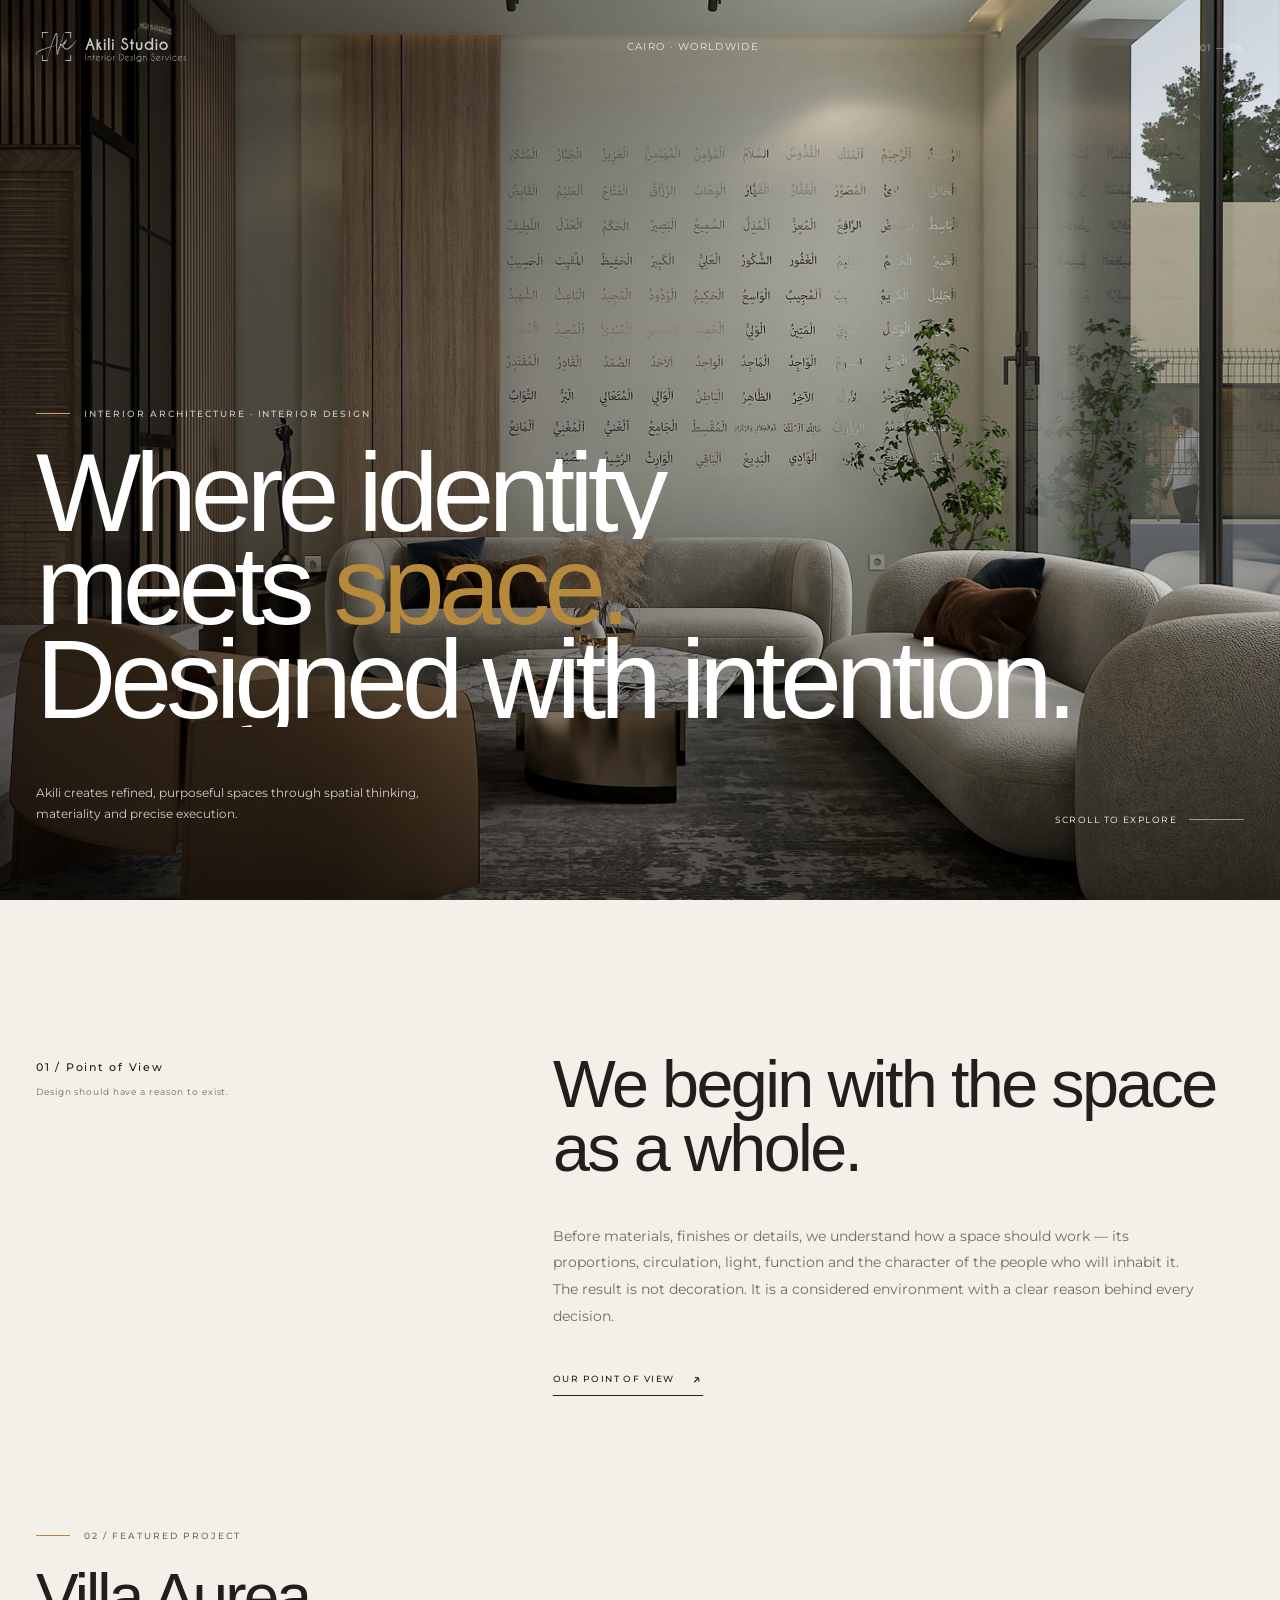
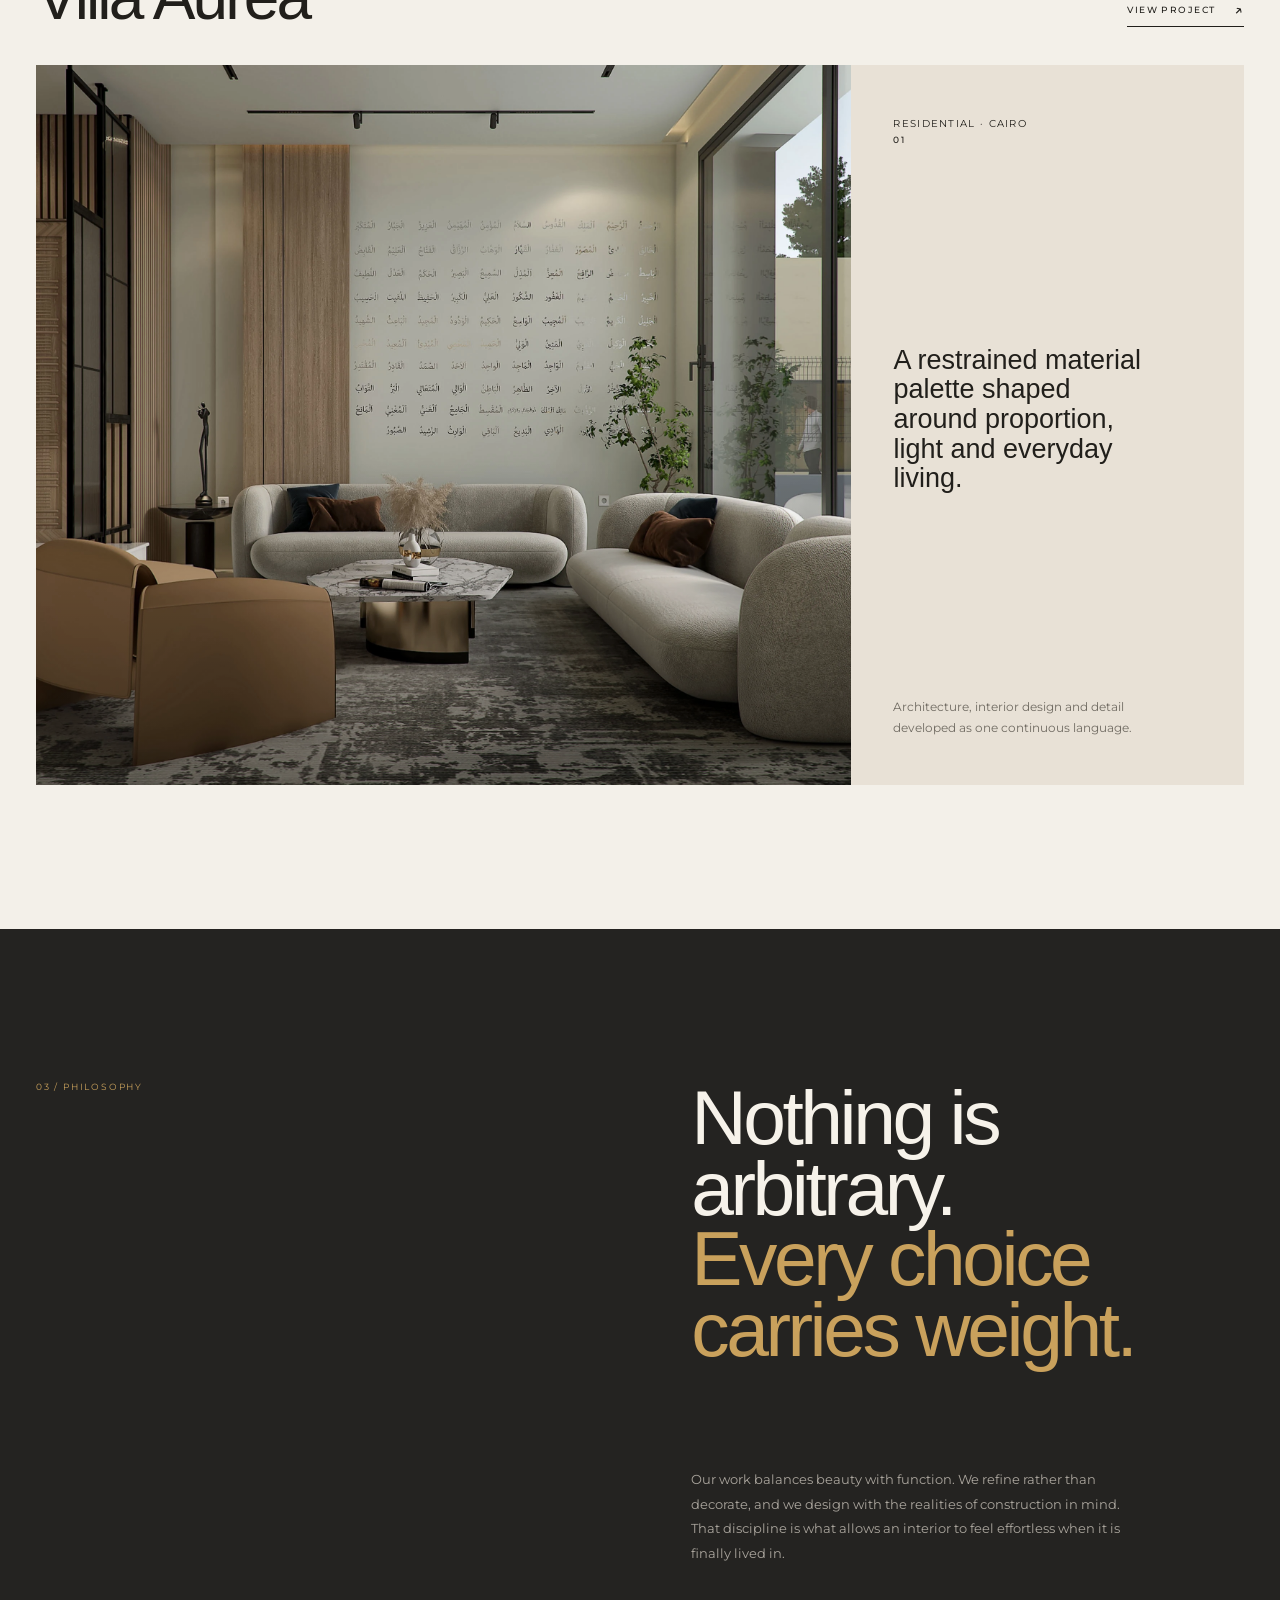
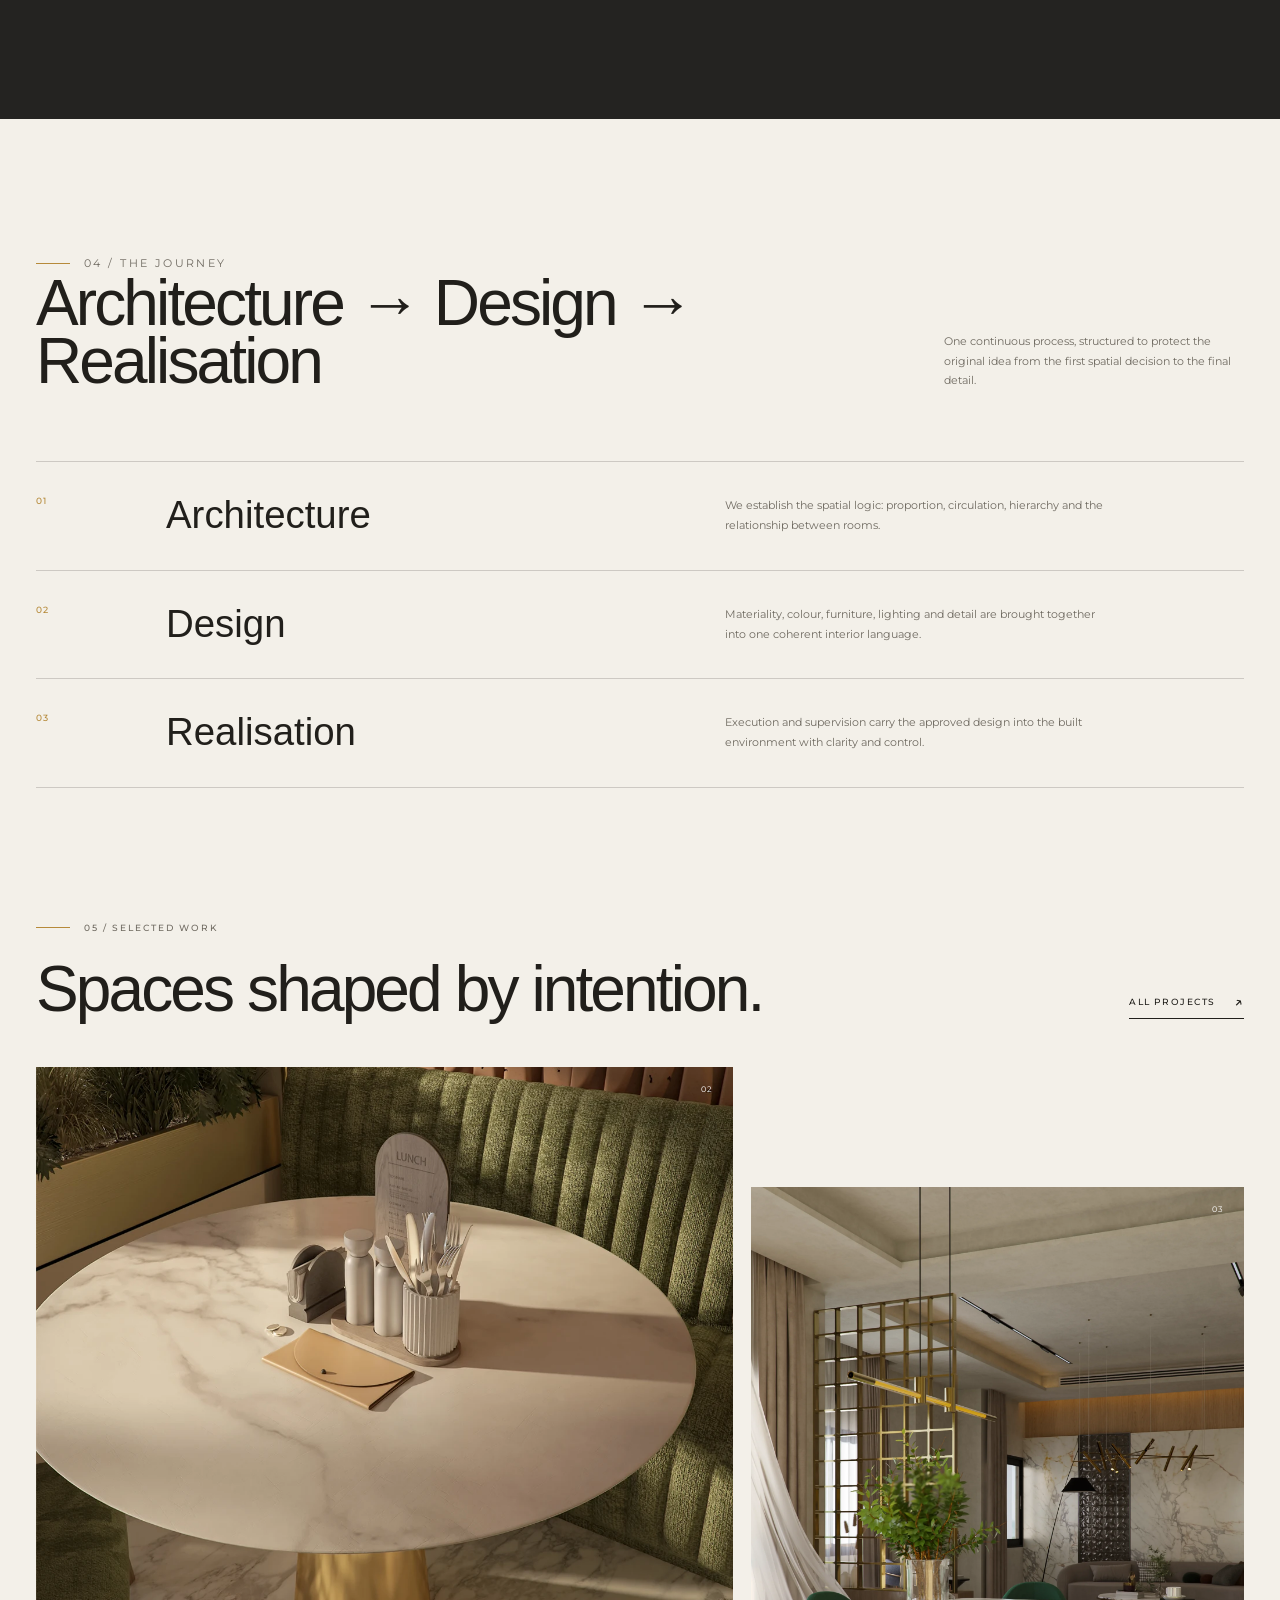
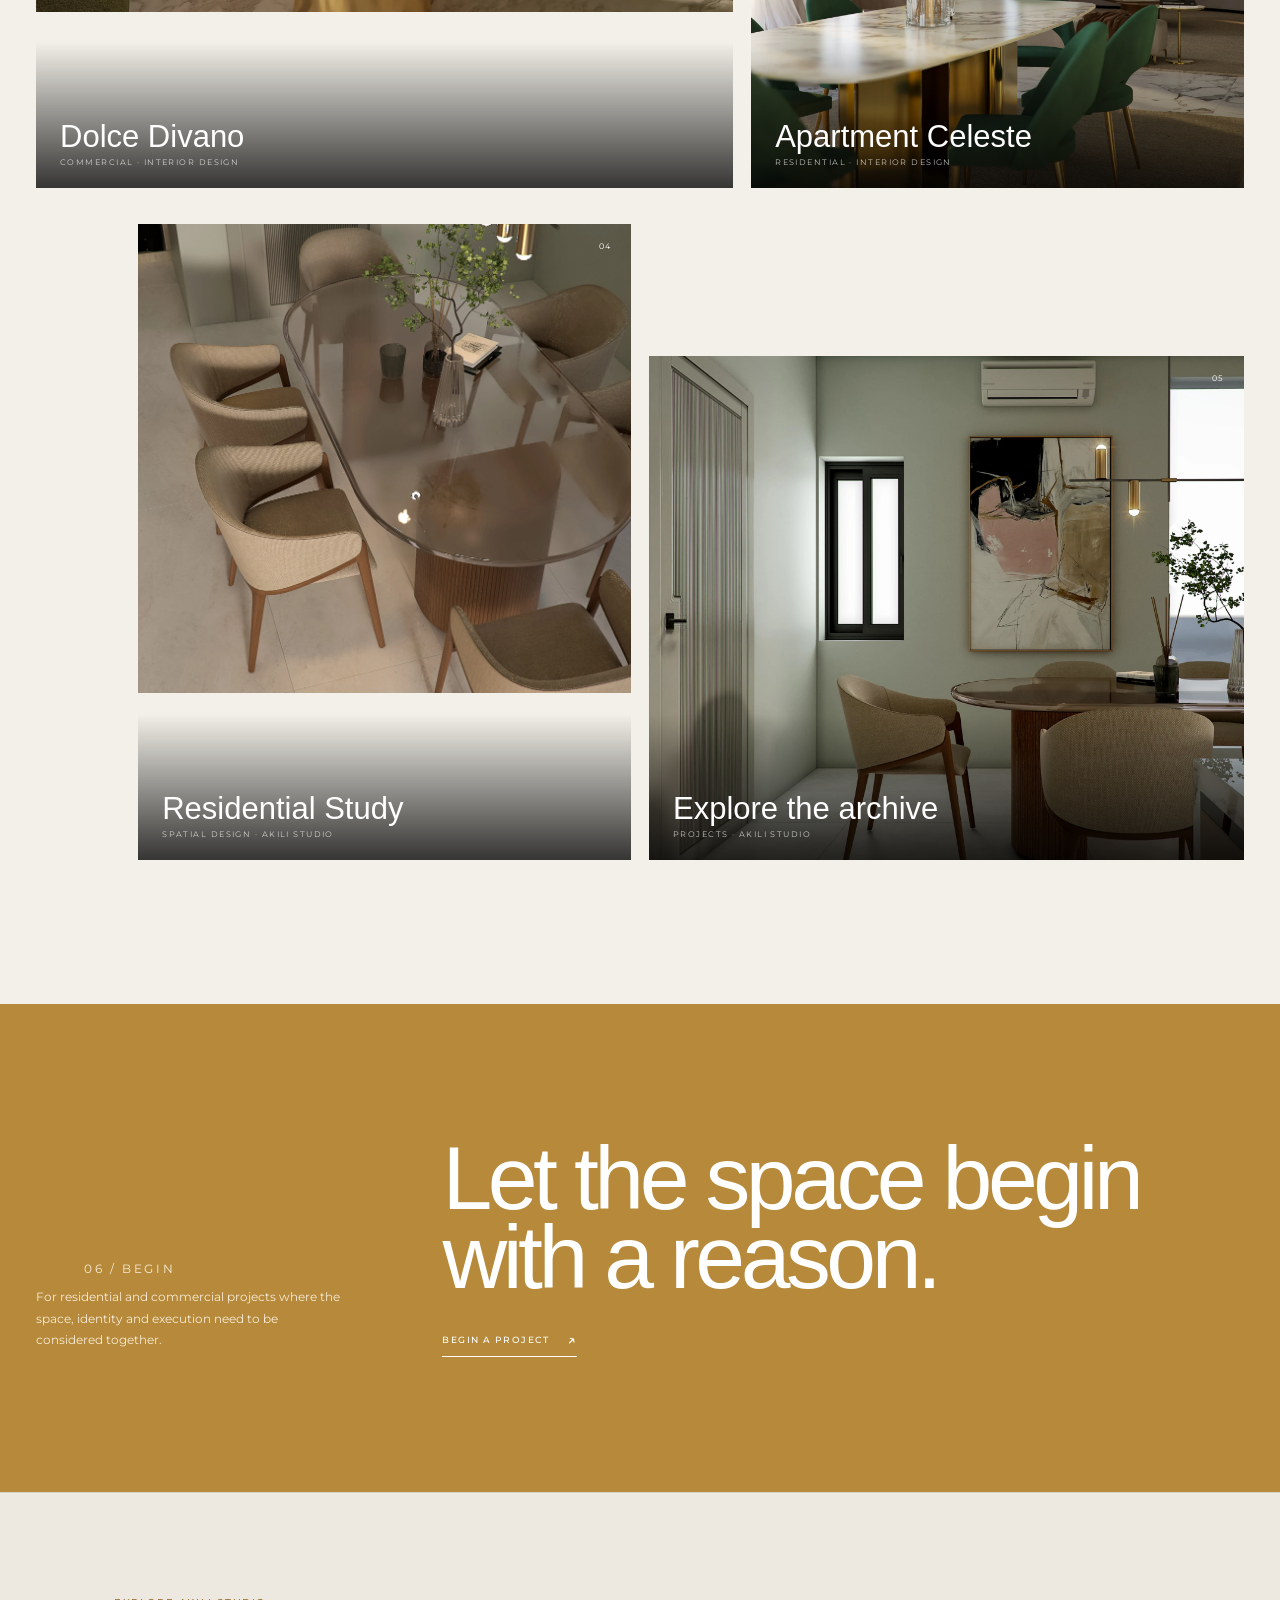
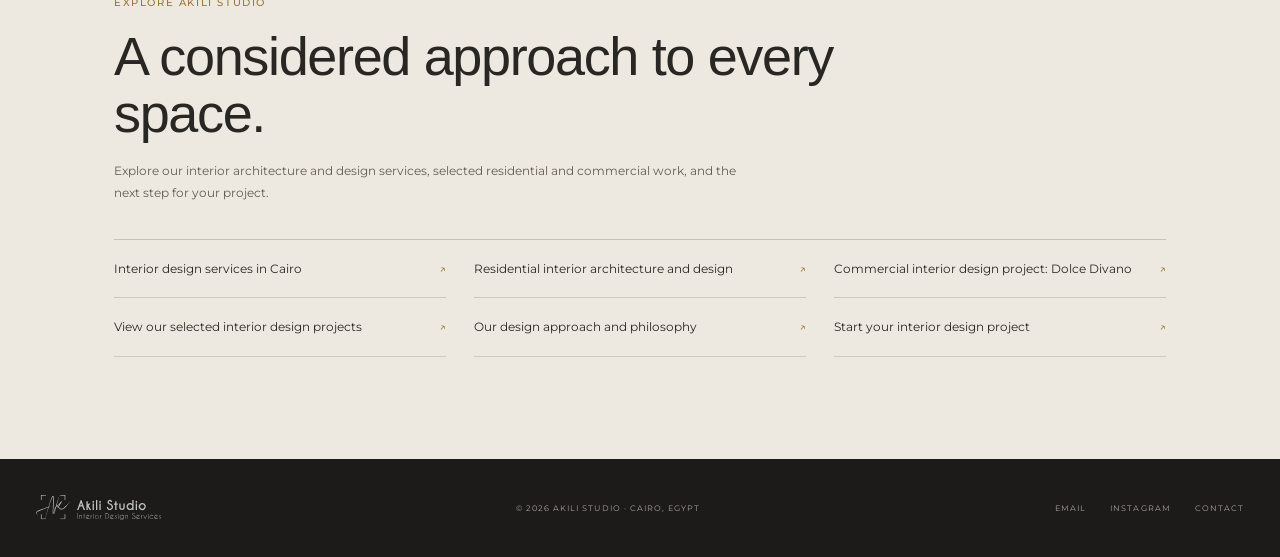
==== commit 75409048: "Add contextual internal links to index.html" ====
--- a/index.html
+++ b/index.html
@@ -6,4 +6,5 @@
 <section class="v2-process"><div class="v2-container"><div class="v2-process-head"><div><p class="v2-kicker">04 / The Journey</p><h2>Architecture → Design → Realisation</h2></div><p>One continuous process, structured to protect the original idea from the first spatial decision to the final detail.</p></div><div class="v2-process-list"><div class="v2-process-item"><span class="num">01</span><h3>Architecture</h3><p>We establish the spatial logic: proportion, circulation, hierarchy and the relationship between rooms.</p></div><div class="v2-process-item"><span class="num">02</span><h3>Design</h3><p>Materiality, colour, furniture, lighting and detail are brought together into one coherent interior language.</p></div><div class="v2-process-item"><span class="num">03</span><h3>Realisation</h3><p>Execution and supervision carry the approved design into the built environment with clarity and control.</p></div></div></div></section>
 <section class="v2-work"><div class="v2-container"><div class="v2-work-head"><div><p class="v2-kicker">05 / Selected Work</p><h2>Spaces shaped by intention.</h2></div><a class="v2-link" href="projects.html">All projects</a></div><div class="v2-work-grid"><a class="v2-work-card" href="dolce-divano.html"><div class="v2-work-media"><img src="assets/dolce-divano/dolce-divano-03.webp" alt="Dolce Divano interior"></div><span class="v2-work-index">02</span><div class="v2-work-overlay"><h3>Dolce Divano</h3><p>Commercial · Interior Design</p></div></a><a class="v2-work-card" href="apartment-celeste.html"><div class="v2-work-media"><img src="assets/apartment-celeste/Apartment-Celeste-01.webp" alt="Apartment Celeste interior"></div><span class="v2-work-index">03</span><div class="v2-work-overlay"><h3>Apartment Celeste</h3><p>Residential · Interior Design</p></div></a><a class="v2-work-card" href="projects.html"><div class="v2-work-media"><img src="assets/villa-aurea/villa-aurea-04.webp" alt="Akili Studio residential interior"></div><span class="v2-work-index">04</span><div class="v2-work-overlay"><h3>Residential Study</h3><p>Spatial Design · Akili Studio</p></div></a><a class="v2-work-card" href="projects.html"><div class="v2-work-media"><img src="assets/villa-aurea/villa-aurea-05.webp" alt="Akili Studio project detail"></div><span class="v2-work-index">05</span><div class="v2-work-overlay"><h3>Explore the archive</h3><p>Projects · Akili Studio</p></div></a></div></div></section>
 <section class="v2-closing"><div class="v2-container v2-closing-inner"><div><p class="v2-kicker">06 / Begin</p><p>For residential and commercial projects where the space, identity and execution need to be considered together.</p></div><div><h2>Let the space begin with a reason.</h2><a class="v2-link" href="application.html">Begin a project</a></div></div></section>
+<section class="internal-link-hub" aria-labelledby="internal-links-title"><div class="container"><p class="link-hub-eyebrow">Explore Akili Studio</p><h2 id="internal-links-title">A considered approach to every space.</h2><p class="link-hub-intro">Explore our interior architecture and design services, selected residential and commercial work, and the next step for your project.</p><nav class="link-hub-list" aria-label="Explore Akili Studio pages"><a href="services.html">Interior design services in Cairo <span aria-hidden="true">↗</span></a><a href="services.html">Residential interior architecture and design <span aria-hidden="true">↗</span></a><a href="dolce-divano.html">Commercial interior design project: Dolce Divano <span aria-hidden="true">↗</span></a><a href="projects.html">View our selected interior design projects <span aria-hidden="true">↗</span></a><a href="about.html">Our design approach and philosophy <span aria-hidden="true">↗</span></a><a href="contact.html">Start your interior design project <span aria-hidden="true">↗</span></a></nav></div></section>
 <footer class="v2-footer"><div class="v2-container v2-footer-inner"><a href="/"><img src="assets/akili-logo.svg" alt="Akili Studio"></a><p>© 2026 Akili Studio · Cairo, Egypt</p><div class="v2-footer-links"><a href="mailto:akilis.studios@gmail.com">Email</a><a href="https://www.instagram.com/akili.studios/">Instagram</a><a href="contact.html">Contact</a></div></div></footer><script defer src="site.js?v=10"></script></body></html>
--- a/styles.css
+++ b/styles.css
@@ -13,3 +13,16 @@
 
 /* Portfolio placeholders — used only where final project photography has not yet been supplied. */
 .case-card-placeholder{width:100%;aspect-ratio:16/10;background:#e9e6df;display:flex;align-items:center;justify-content:center;font-size:10px;letter-spacing:.14em;text-transform:uppercase;color:rgba(45,44,42,.48)}
+
+
+/* Phase 4 — contextual internal-link system */
+.internal-link-hub{padding:clamp(56px,8vw,104px) 0;background:#eee9e0;color:#292724;border-top:1px solid rgba(41,39,36,.12)}
+.internal-link-hub .container{max-width:1240px;margin:0 auto;padding-left:clamp(22px,5vw,72px);padding-right:clamp(22px,5vw,72px)}
+.internal-link-hub .link-hub-eyebrow{margin:0 0 18px;color:#9a7338;font:500 10px/1.5 var(--font-secondary,Montserrat,sans-serif);letter-spacing:.16em;text-transform:uppercase}
+.internal-link-hub h2{max-width:760px;margin:0 0 18px;font-size:clamp(30px,4.5vw,54px);line-height:1.05;font-weight:400}
+.internal-link-hub .link-hub-intro{max-width:650px;margin:0 0 34px;color:#625c54;font:400 12px/1.9 var(--font-secondary,Montserrat,sans-serif)}
+.internal-link-hub .link-hub-list{display:grid;grid-template-columns:repeat(3,minmax(0,1fr));gap:0 28px;border-top:1px solid rgba(41,39,36,.2)}
+.internal-link-hub .link-hub-list a{display:flex;align-items:center;justify-content:space-between;gap:18px;padding:19px 0;border-bottom:1px solid rgba(41,39,36,.16);color:inherit;text-decoration:none;font:400 12px/1.6 var(--font-secondary,Montserrat,sans-serif);transition:color .2s ease}
+.internal-link-hub .link-hub-list a span{color:#9a7338;transition:transform .2s ease}
+.internal-link-hub .link-hub-list a:hover{color:#9a7338}.internal-link-hub .link-hub-list a:hover span{transform:translateX(4px)}
+@media(max-width:760px){.internal-link-hub .link-hub-list{grid-template-columns:1fr}.internal-link-hub .link-hub-list a{padding:16px 0}}
